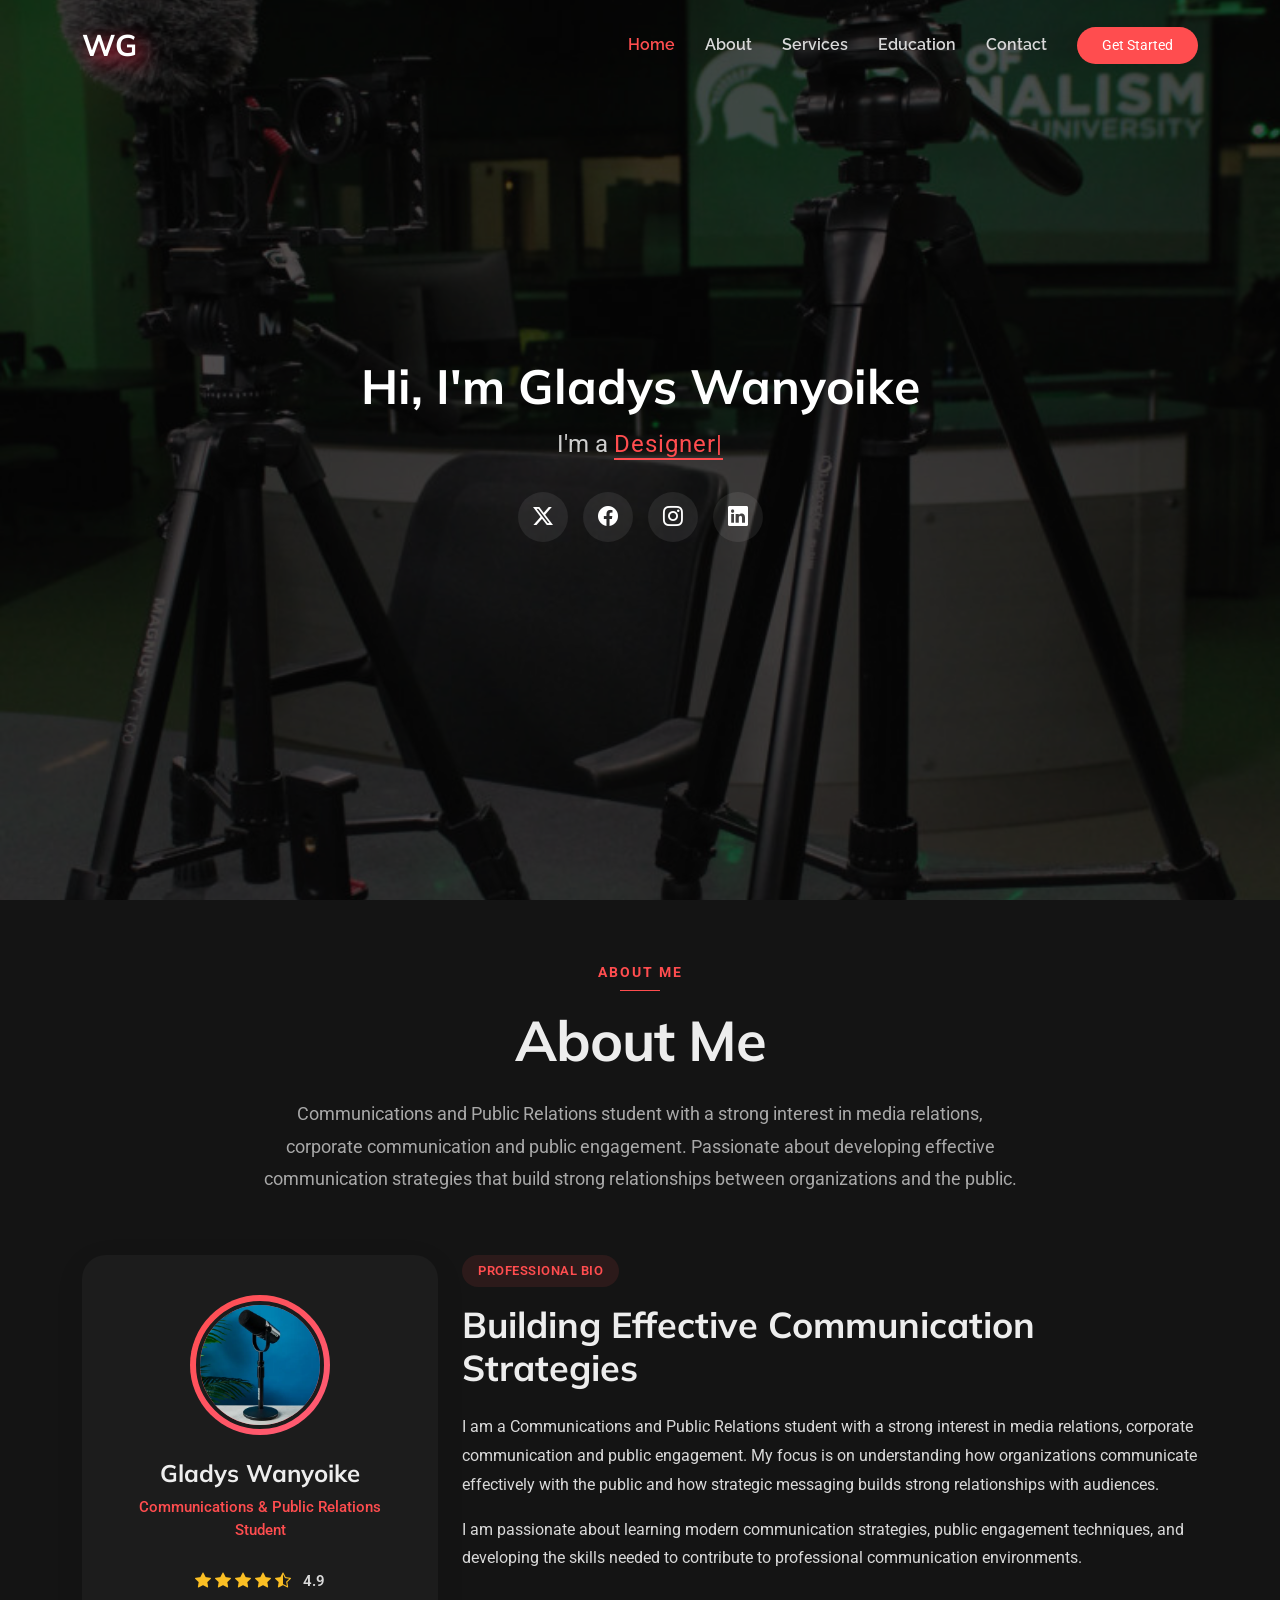
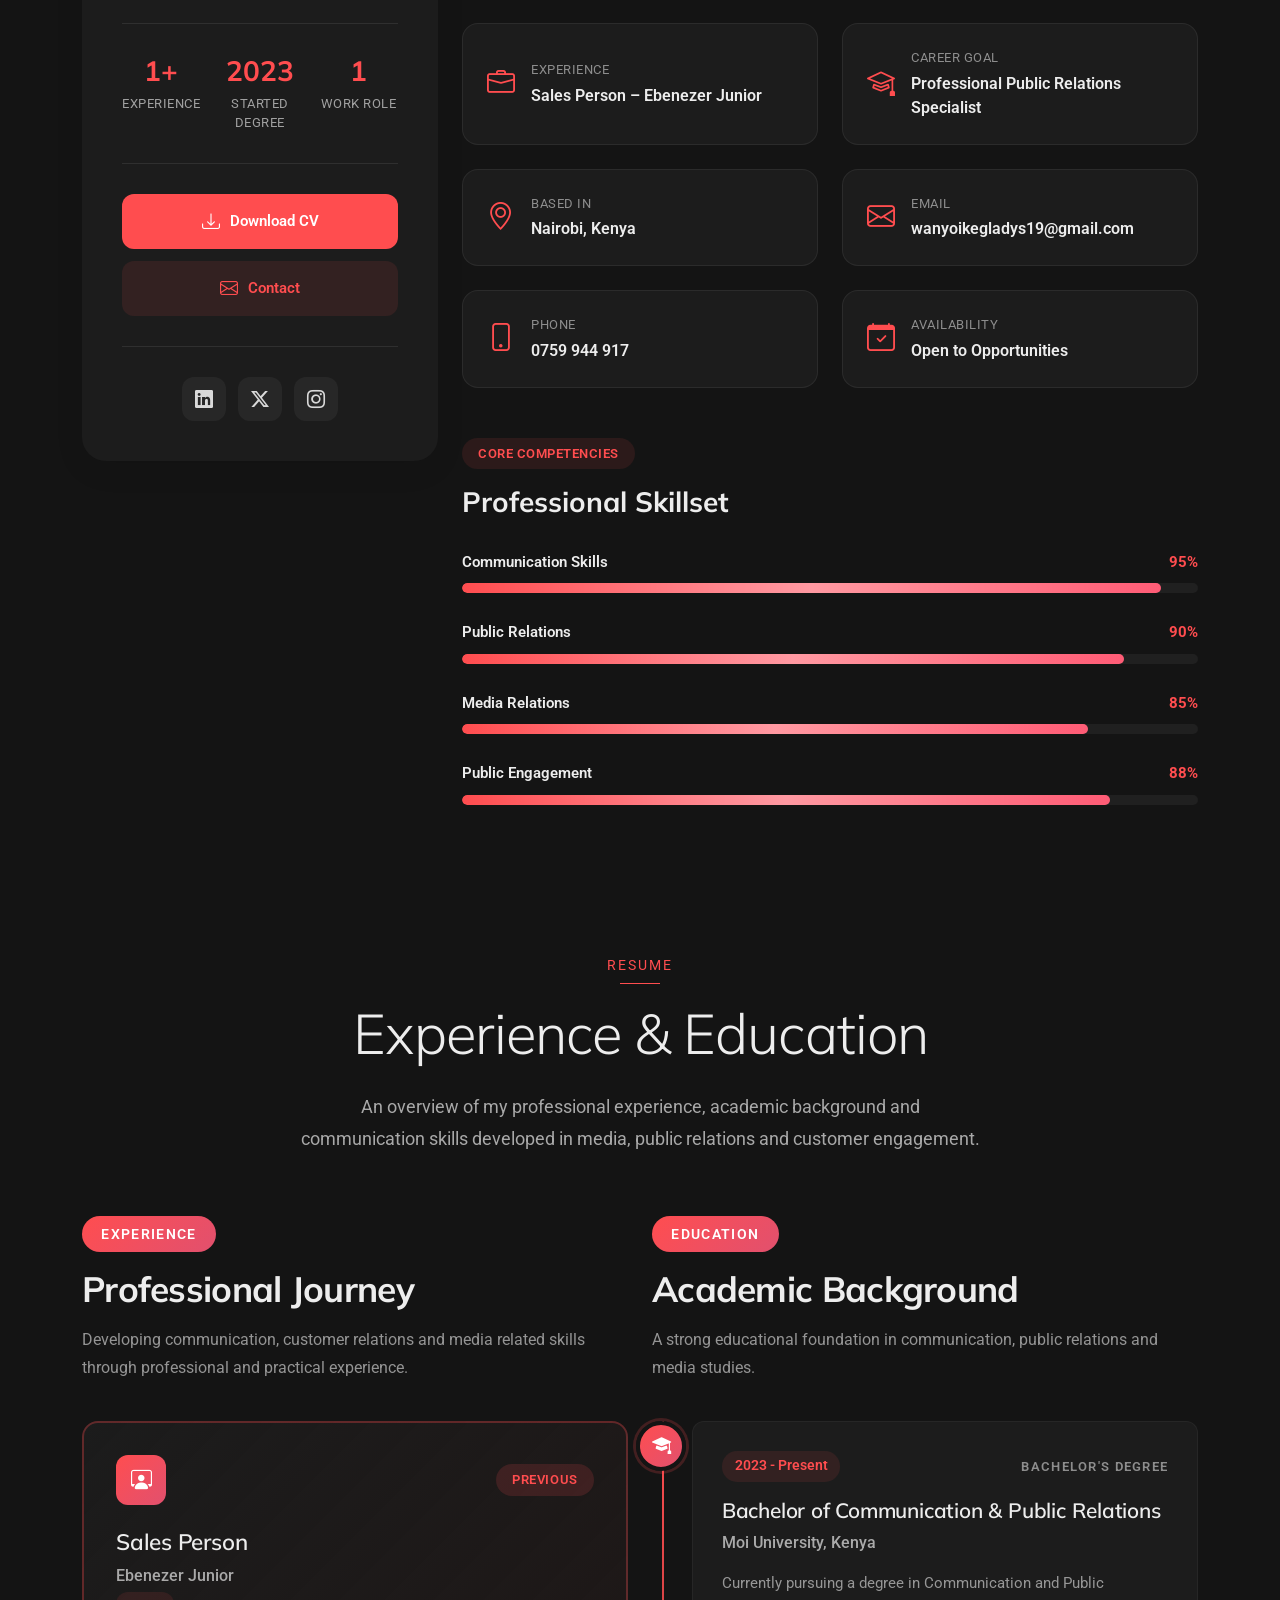
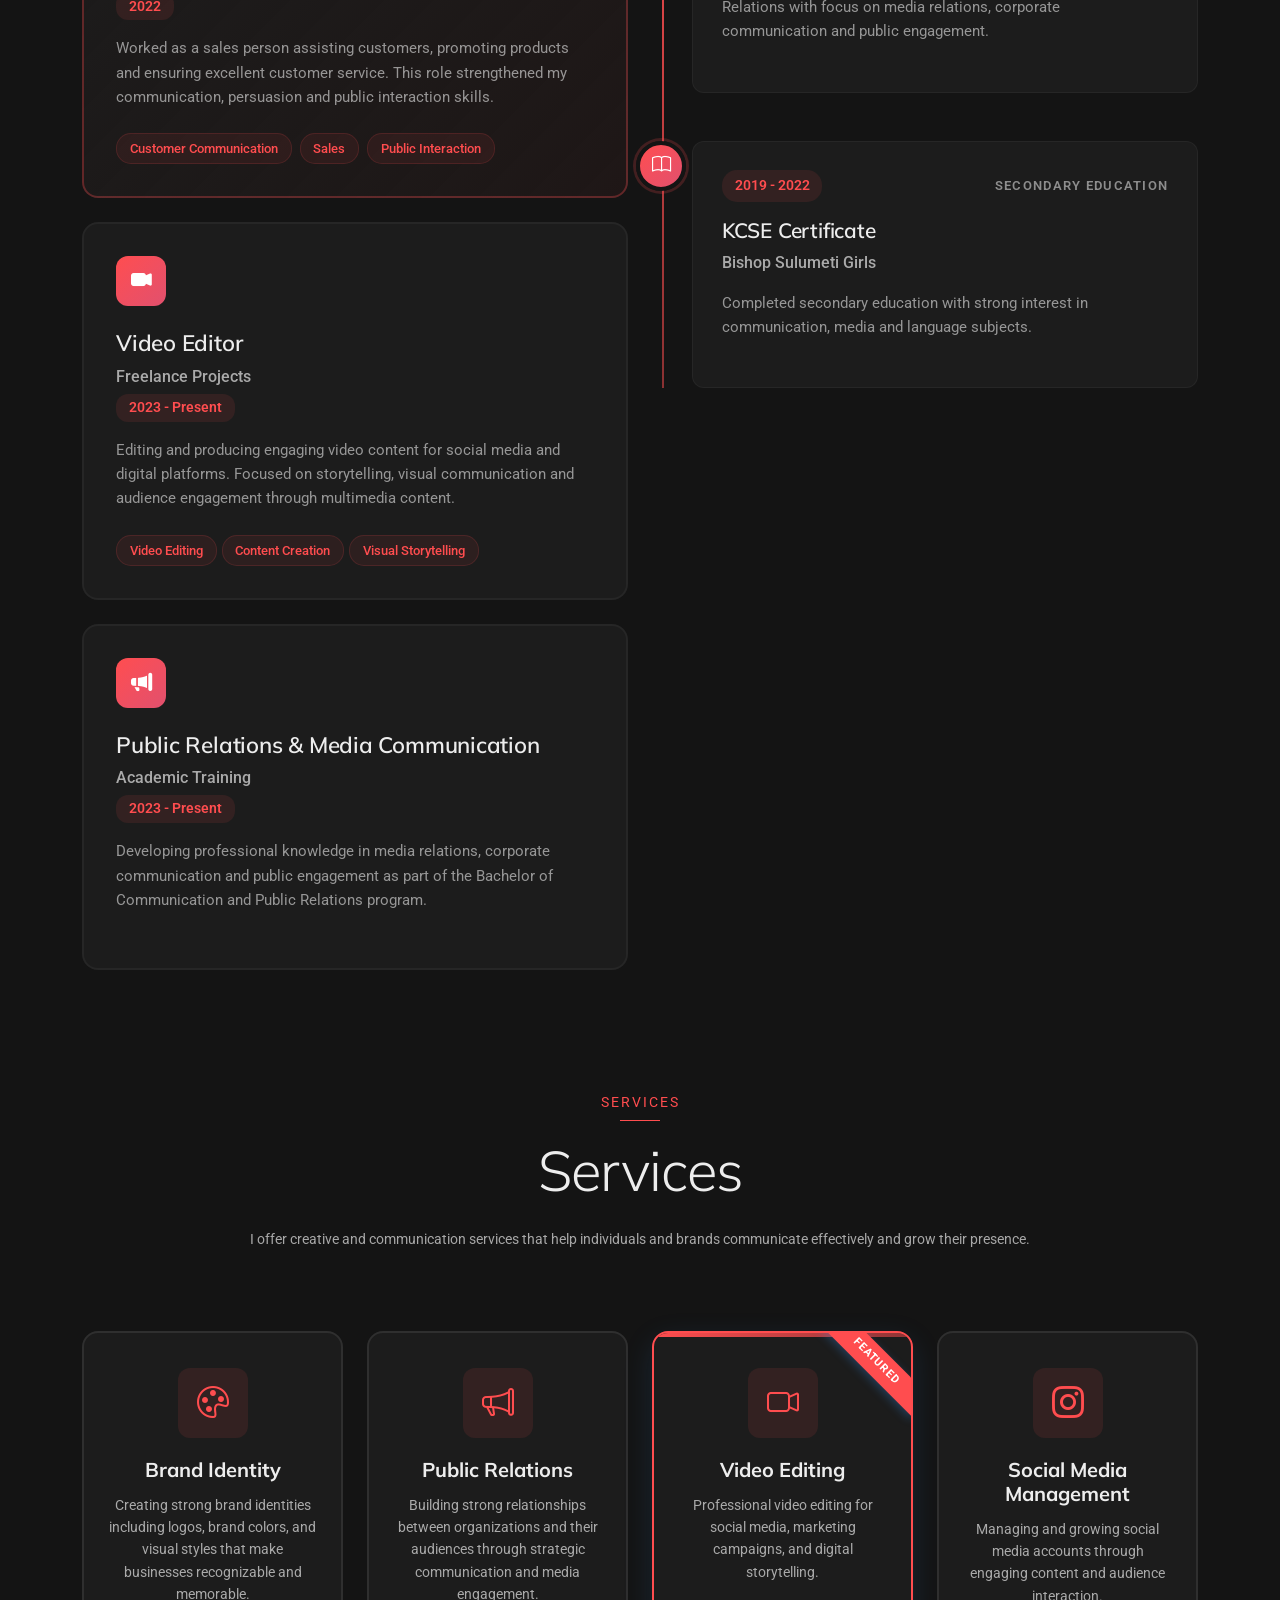
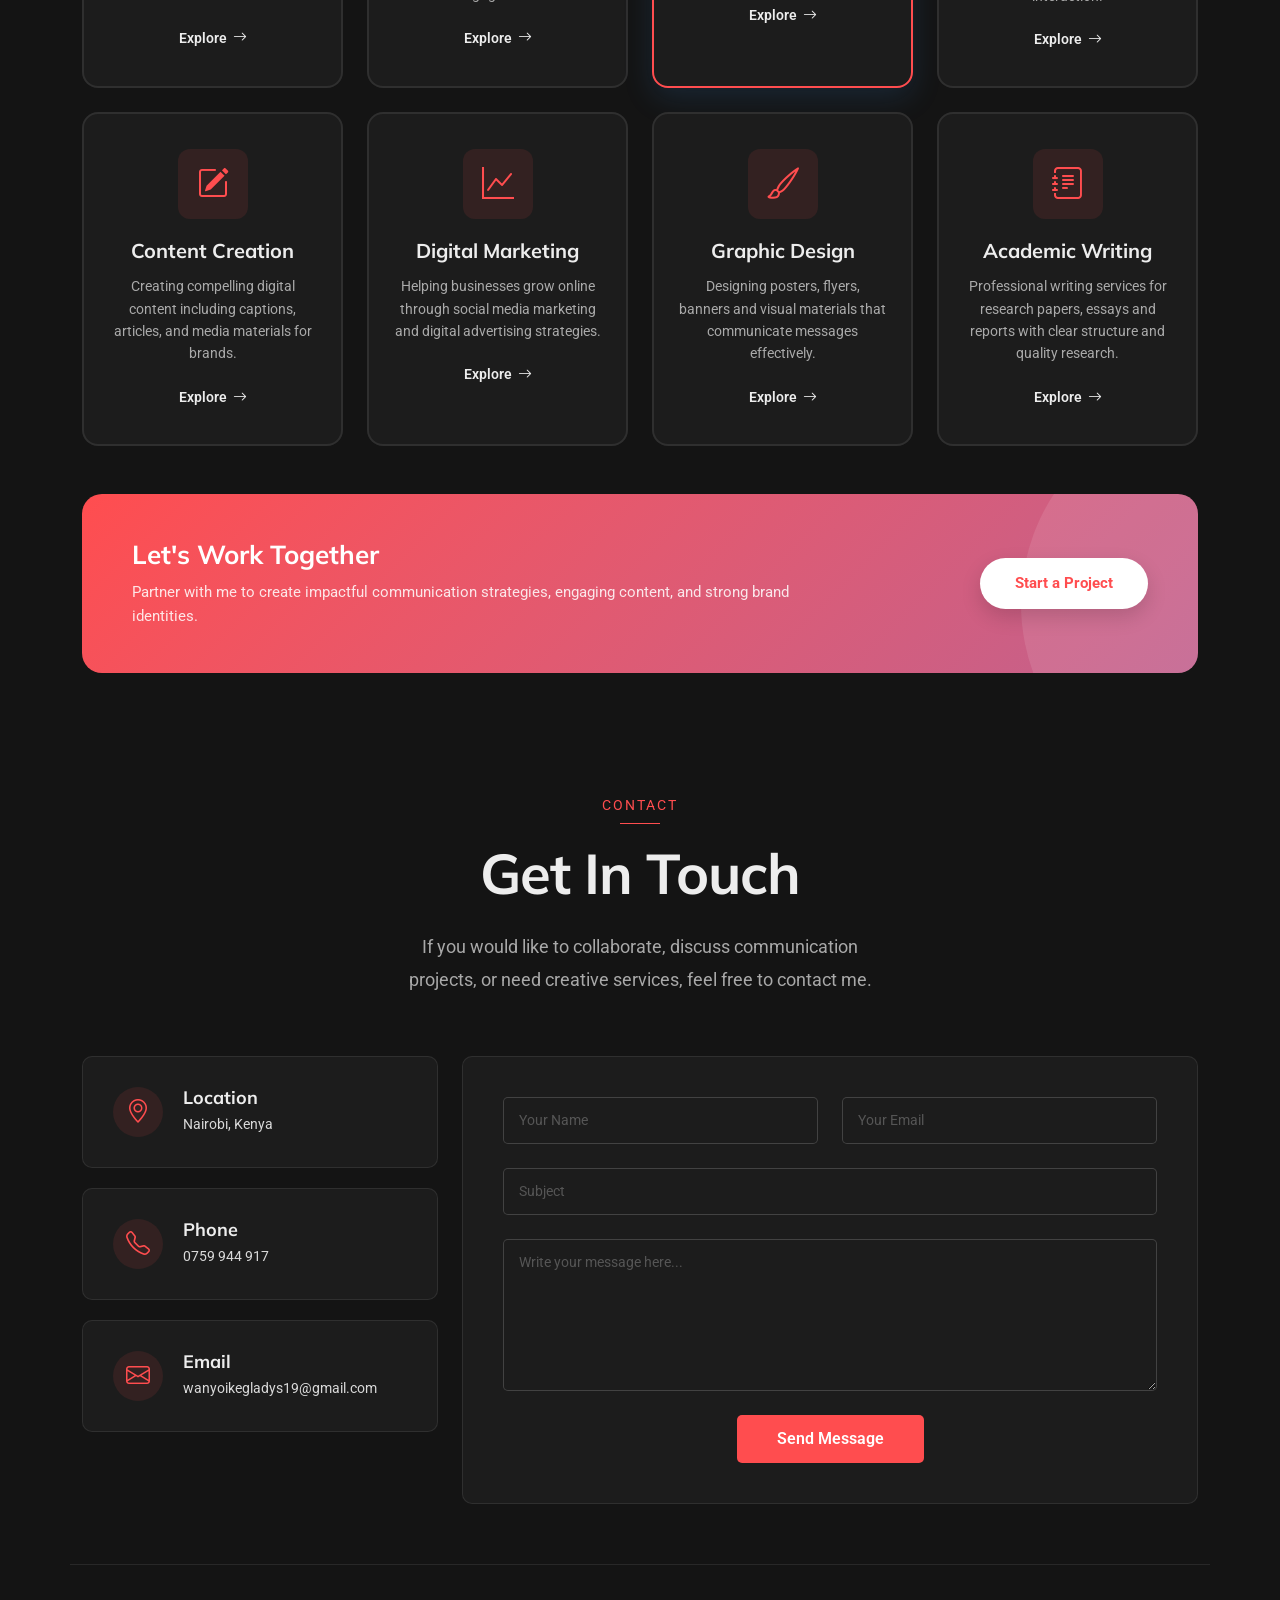
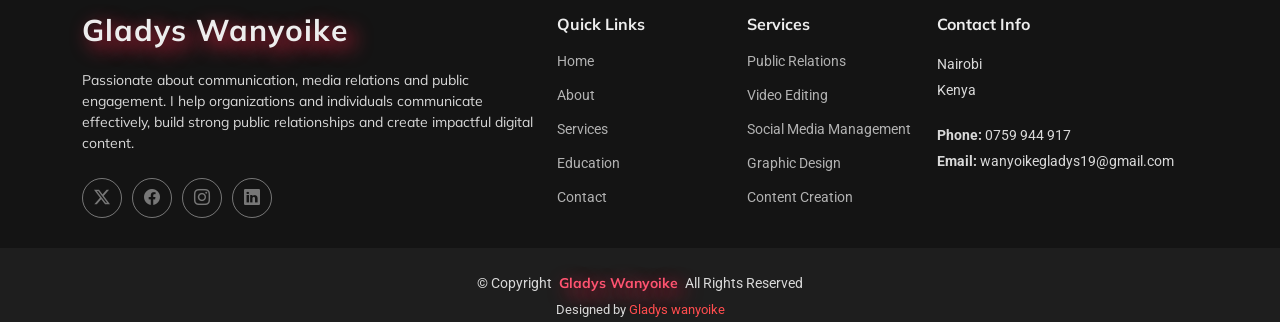
==== index.html @ 3659858f "version2" ====
<!DOCTYPE html>
<html lang="en">

<head>
  <meta charset="utf-8">
  <meta content="width=device-width, initial-scale=1.0" name="viewport">
  <title>Gladys Wanyoike</title>
  <meta name="description" content="">
  <meta name="keywords" content="">

  <!-- Favicons -->
  <link href="img/favicon.png" rel="icon">
  <link href="img/apple-touch-icon.png" rel="apple-touch-icon">

  <!-- Fonts -->
  <link href="https://fonts.googleapis.com" rel="preconnect">
  <link href="https://fonts.gstatic.com" rel="preconnect" crossorigin>
  <link
    href="https://fonts.googleapis.com/css2?family=Roboto:ital,wght@0,100;0,300;0,400;0,500;0,700;0,900;1,100;1,300;1,400;1,500;1,700;1,900&family=Raleway:ital,wght@0,100;0,200;0,300;0,400;0,500;0,600;0,700;0,800;0,900;1,100;1,200;1,300;1,400;1,500;1,600;1,700;1,800;1,900&family=Mulish:ital,wght@0,200;0,300;0,400;0,500;0,600;0,700;0,800;0,900;1,200;1,300;1,400;1,500;1,600;1,700;1,800;1,900&display=swap"
    rel="stylesheet">

  <!-- Vendor CSS Files -->
  <link href="vendor/bootstrap/css/bootstrap.min.css" rel="stylesheet">
  <link href="vendor/bootstrap-icons/bootstrap-icons.css" rel="stylesheet">
  <link href="vendor/aos/aos.css" rel="stylesheet">
  <link href="vendor/glightbox/css/glightbox.min.css" rel="stylesheet">
  <link href="vendor/swiper/swiper-bundle.min.css" rel="stylesheet">

  <!-- Main CSS File -->
  <link href="css/main.css" rel="stylesheet">


</head>

<body class="index-page">

  <header id="header" class="header d-flex align-items-center fixed-top">
    <div class="container-fluid container-xl position-relative d-flex align-items-center">

      <a href="index.html" class="logo d-flex align-items-center me-auto">
        <h1 class="sitename fw-bold">WG</h1>
      </a>

      <nav id="navmenu" class="navmenu">
        <ul>
          <li><a href="#hero" class="active">Home</a></li>
          <li><a href="#about">About</a></li>
          <li><a href="#services">Services</a></li>
          <li><a href="#resume">Education</a></li>

          <li><a href="#contact">Contact</a></li>
        </ul>
        <i class="mobile-nav-toggle d-xl-none bi bi-list"></i>
      </nav>

      <a class="btn-getstarted" href="#about">Get Started</a>

    </div>
  </header>

  <main class="main">

    <!-- Hero Section -->
    <section id="hero" class="hero section dark-background">

      <img src="img/media.png" alt="" data-aos="fade-in">

      <div class="container" data-aos="fade-up" data-aos-delay="100">
        <div class="row justify-content-center">
          <div class="col-lg-8 text-center">
            <h2>Hi, I'm Gladys Wanyoike</h2>
            <p>I'm a <span class="typed"
                data-typed-items="Designer, Team leader, Academic writer & Researcher, Photographer,Content Writer"></span><span
                class="typed-cursor" aria-hidden="true"></span></p>
            <div class="social-links">
              <a href="#"><i class="bi bi-twitter-x"></i></a>
              <a href="#"><i class="bi bi-facebook"></i></a>
              <a href="#"><i class="bi bi-instagram"></i></a>
              <a href="#"><i class="bi bi-linkedin"></i></a>
            </div>
          </div>
        </div>
      </div>

    </section>

    <!-- /Hero Section -->

    <!--About Section-->
    <section id="about" class="about section">
      <div class="container section-title" data-aos="fade-up">
        <span class="subtitle fw-bold">About Me</span>
        <h2 class="fw-bold">About Me</h2>
        <p>
          Communications and Public Relations student with a strong interest in media relations,
          corporate communication and public engagement. Passionate about developing effective
          communication strategies that build strong relationships between organizations and the public.
        </p>
      </div>

      <div class="container" data-aos="fade-up" data-aos-delay="100">

        <div class="row gy-5">

          <div class="col-lg-4" data-aos="zoom-in" data-aos-delay="150">

            <div class="profile-card">

              <div class="profile-header">

                <div class="profile-avatar">
                  <img src="img/image.png" class="img-fluid" alt="Gladys Wanyoike Profile">
                </div>

                <h3>Gladys Wanyoike</h3>

                <span class="role">Communications & Public Relations Student</span>

                <div class="rating">
                  <i class="bi bi-star-fill"></i>
                  <i class="bi bi-star-fill"></i>
                  <i class="bi bi-star-fill"></i>
                  <i class="bi bi-star-fill"></i>
                  <i class="bi bi-star-half"></i>
                  <span>4.9</span>
                </div>

              </div>

              <div class="profile-stats">

                <div class="stat-item">
                  <h4>1+</h4>
                  <p>Experience</p>
                </div>

                <div class="stat-item">
                  <h4>2023</h4>
                  <p>Started Degree</p>
                </div>

                <div class="stat-item">
                  <h4>1</h4>
                  <p>Work Role</p>
                </div>

              </div>

              <div class="profile-actions">
                <a href="404_NOTFOUND.html" class="btn-primary"><i class="bi bi-download"></i> Download CV</a>
                <a href="#contact" class="btn-secondary"><i class="bi bi-envelope"></i> Contact</a>
              </div>

              <div class="social-connect">
                <a href="#"><i class="bi bi-linkedin"></i></a>
                <a href="#"><i class="bi bi-twitter-x"></i></a>
                <a href="#"><i class="bi bi-instagram"></i></a>
              </div>

            </div>

          </div>


          <div class="col-lg-8" data-aos="fade-left" data-aos-delay="200">

            <div class="content-wrapper">

              <div class="bio-section">

                <div class="section-tag">Professional Bio</div>

                <h2>Building Effective Communication Strategies</h2>

                <p>
                  I am a Communications and Public Relations student with a strong interest in media relations,
                  corporate communication and public engagement. My focus is on understanding how organizations
                  communicate effectively with the public and how strategic messaging builds strong relationships with
                  audiences.
                </p>

                <p>
                  I am passionate about learning modern communication strategies, public engagement techniques, and
                  developing the skills needed to contribute to professional communication environments.
                </p>

              </div>


              <div class="details-grid">

                <div class="detail-item" data-aos="fade-up" data-aos-delay="250">
                  <i class="bi bi-briefcase"></i>
                  <div class="detail-content">
                    <span>Experience</span>
                    <strong>Sales Person – Ebenezer Junior</strong>
                  </div>
                </div>

                <div class="detail-item" data-aos="fade-up" data-aos-delay="300">
                  <i class="bi bi-mortarboard"></i>
                  <div class="detail-content">
                    <span>Career Goal</span>
                    <strong>Professional Public Relations Specialist</strong>
                  </div>
                </div>

                <div class="detail-item" data-aos="fade-up" data-aos-delay="350">
                  <i class="bi bi-geo-alt"></i>
                  <div class="detail-content">
                    <span>Based In</span>
                    <strong>Nairobi, Kenya</strong>
                  </div>
                </div>

                <div class="detail-item" data-aos="fade-up" data-aos-delay="100">
                  <i class="bi bi-envelope"></i>
                  <div class="detail-content">
                    <span>Email</span>
                    <strong>wanyoikegladys19@gmail.com</strong>
                  </div>
                </div>

                <div class="detail-item" data-aos="fade-up" data-aos-delay="150">
                  <i class="bi bi-phone"></i>
                  <div class="detail-content">
                    <span>Phone</span>
                    <strong>0759 944 917</strong>
                  </div>
                </div>

                <div class="detail-item" data-aos="fade-up" data-aos-delay="200">
                  <i class="bi bi-calendar-check"></i>
                  <div class="detail-content">
                    <span>Availability</span>
                    <strong>Open to Opportunities</strong>
                  </div>
                </div>

              </div>


              <div class="skills-showcase" data-aos="fade-up" data-aos-delay="250">

                <div class="section-tag">Core Competencies</div>

                <h3>Professional Skillset</h3>

                <div class="skills-list skills-animation">

                  <div class="skill-item">
                    <div class="skill-info">
                      <span class="skill-name">Communication Skills</span>
                      <span class="skill-percent">95%</span>
                    </div>
                    <div class="progress">
                      <div class="progress-bar" role="progressbar" style="width:95%"></div>
                    </div>
                  </div>

                  <div class="skill-item">
                    <div class="skill-info">
                      <span class="skill-name">Public Relations</span>
                      <span class="skill-percent">90%</span>
                    </div>
                    <div class="progress">
                      <div class="progress-bar" role="progressbar" style="width:90%"></div>
                    </div>
                  </div>

                  <div class="skill-item">
                    <div class="skill-info">
                      <span class="skill-name">Media Relations</span>
                      <span class="skill-percent">85%</span>
                    </div>
                    <div class="progress">
                      <div class="progress-bar" role="progressbar" style="width:85%"></div>
                    </div>
                  </div>

                  <div class="skill-item">
                    <div class="skill-info">
                      <span class="skill-name">Public Engagement</span>
                      <span class="skill-percent">88%</span>
                    </div>
                    <div class="progress">
                      <div class="progress-bar" role="progressbar" style="width:88%"></div>
                    </div>
                  </div>

                </div>

              </div>

            </div>

          </div>

        </div>

      </div>
      </div>
      </div>
    </section>

    <section id="resume" class="resume section">

      <div class="container section-title" data-aos="fade-up">
        <span class="subtitle">Resume</span>
        <h2>Experience & Education</h2>
        <p>An overview of my professional experience, academic background and communication skills developed in media,
          public relations and customer engagement.</p>
      </div>

      <div class="container" data-aos="fade-up" data-aos-delay="100">

        <div class="row gy-5">

          <div class="col-lg-6">
            <div class="experience-section">

              <div class="section-header" data-aos="fade-right" data-aos-delay="200">
                <div class="header-content">
                  <span class="section-badge">Experience</span>
                  <h2>Professional Journey</h2>
                  <p>Developing communication, customer relations and media related skills through professional and
                    practical experience.</p>
                </div>
              </div>


              <div class="experience-cards">

                <div class="exp-card featured" data-aos="zoom-in" data-aos-delay="300">

                  <div class="card-header">
                    <div class="company-logo">
                      <i class="bi bi-person-workspace"></i>
                    </div>
                    <div class="period-badge">Previous</div>
                  </div>

                  <div class="card-body">
                    <h3>Sales Person</h3>
                    <p class="company-name">Ebenezer Junior</p>
                    <span class="duration">2022</span>

                    <p class="description">
                      Worked as a sales person assisting customers, promoting products and ensuring excellent customer
                      service. This role strengthened my communication, persuasion and public interaction skills.
                    </p>

                    <div class="skills-tags">
                      <span class="skill-tag">Customer Communication</span>
                      <span class="skill-tag">Sales</span>
                      <span class="skill-tag">Public Interaction</span>
                    </div>

                  </div>
                </div>


                <div class="exp-card" data-aos="zoom-in" data-aos-delay="350">

                  <div class="card-header">
                    <div class="company-logo">
                      <i class="bi bi-camera-video-fill"></i>
                    </div>
                  </div>

                  <div class="card-body">

                    <h3>Video Editor</h3>
                    <p class="company-name">Freelance Projects</p>
                    <span class="duration">2023 - Present</span>

                    <p class="description">
                      Editing and producing engaging video content for social media and digital platforms. Focused on
                      storytelling, visual communication and audience engagement through multimedia content.
                    </p>

                    <div class="skills-tags" style="margin-top:10px;display:flex;gap:5px;flex-wrap:wrap;">
                      <span class="skill-tag">Video Editing</span>
                      <span class="skill-tag">Content Creation</span>
                      <span class="skill-tag">Visual Storytelling</span>
                    </div>

                  </div>
                </div>


                <div class="exp-card" data-aos="zoom-in" data-aos-delay="400">

                  <div class="card-header">
                    <div class="company-logo">
                      <i class="bi bi-megaphone-fill"></i>
                    </div>
                  </div>

                  <div class="card-body">

                    <h3>Public Relations & Media Communication</h3>
                    <p class="company-name">Academic Training</p>
                    <span class="duration">2023 - Present</span>

                    <p class="description">
                      Developing professional knowledge in media relations, corporate communication and public
                      engagement as part of the Bachelor of Communication and Public Relations program.
                    </p>

                  </div>
                </div>

              </div>
            </div>
          </div>


          <div class="col-lg-6">

            <div class="education-section">

              <div class="section-header" data-aos="fade-left" data-aos-delay="200">
                <div class="header-content">
                  <span class="section-badge">Education</span>
                  <h2>Academic Background</h2>
                  <p>A strong educational foundation in communication, public relations and media studies.</p>
                </div>
              </div>


              <div class="education-timeline" data-aos="fade-left" data-aos-delay="300">

                <div class="timeline-track">

                  <div class="timeline-item">

                    <div class="timeline-marker">
                      <i class="bi bi-mortarboard-fill"></i>
                    </div>

                    <div class="timeline-content">

                      <div class="education-meta">
                        <span class="year-range">2023 - Present</span>
                        <span class="degree-level">Bachelor's Degree</span>
                      </div>

                      <h4>Bachelor of Communication & Public Relations</h4>
                      <p class="institution">Moi University, Kenya</p>

                      <p class="description">
                        Currently pursuing a degree in Communication and Public Relations with focus on media relations,
                        corporate communication and public engagement.
                      </p>

                    </div>
                  </div>


                  <div class="timeline-item">

                    <div class="timeline-marker">
                      <i class="bi bi-book"></i>
                    </div>

                    <div class="timeline-content">

                      <div class="education-meta">
                        <span class="year-range">2019 - 2022</span>
                        <span class="degree-level">Secondary Education</span>
                      </div>

                      <h4>KCSE Certificate</h4>
                      <p class="institution">Bishop Sulumeti Girls</p>

                      <p class="description">
                        Completed secondary education with strong interest in communication, media and language
                        subjects.
                      </p>

                    </div>
                  </div>


                </div>
              </div>

            </div>
          </div>

        </div>

      </div>
    </section>


    <section id="services" class="services section">

      <div class="container section-title" data-aos="fade-up">
        <span class="subtitle">Services</span>
        <h2>Services</h2>
        <p>I offer creative and communication services that help individuals and brands communicate effectively and grow
          their presence.</p>
      </div>

      <div class="container" data-aos="fade-up" data-aos-delay="100">

        <div class="row gy-4">

          <!-- Brand Identity -->

          <div class="col-lg-3 col-md-6" data-aos="zoom-in" data-aos-delay="100">
            <div class="service-item">

              <div class="icon-wrapper">
                <i class="bi bi-palette"></i>
              </div>

              <h4>Brand Identity</h4>
              <p>Creating strong brand identities including logos, brand colors, and visual styles that make businesses
                recognizable and memorable.</p>

              <a href="#resume" class="read-more">
                <span>Explore</span>
                <i class="bi bi-arrow-right"></i>
              </a>

            </div>
          </div>


          <!-- Public Relations -->

          <div class="col-lg-3 col-md-6" data-aos="zoom-in" data-aos-delay="200">
            <div class="service-item">

              <div class="icon-wrapper">
                <i class="bi bi-megaphone"></i>
              </div>

              <h4>Public Relations</h4>
              <p>Building strong relationships between organizations and their audiences through strategic communication
                and media engagement.</p>

              <a href="#resume" class="read-more">
                <span>Explore</span>
                <i class="bi bi-arrow-right"></i>
              </a>

            </div>
          </div>


          <!-- Video Editing -->

          <div class="col-lg-3 col-md-6" data-aos="zoom-in" data-aos-delay="300">
            <div class="service-item featured">

              <div class="featured-tag">Featured</div>

              <div class="icon-wrapper">
                <i class="bi bi-camera-video"></i>
              </div>

              <h4>Video Editing</h4>
              <p>Professional video editing for social media, marketing campaigns, and digital storytelling.</p>

              <a href="#resume" class="read-more">
                <span>Explore</span>
                <i class="bi bi-arrow-right"></i>
              </a>

            </div>
          </div>


          <!-- Social Media Management -->

          <div class="col-lg-3 col-md-6" data-aos="zoom-in" data-aos-delay="400">
            <div class="service-item">

              <div class="icon-wrapper">
                <i class="bi bi-instagram"></i>
              </div>

              <h4>Social Media Management</h4>
              <p>Managing and growing social media accounts through engaging content and audience interaction.</p>

              <a href="#resume" class="read-more">
                <span>Explore</span>
                <i class="bi bi-arrow-right"></i>
              </a>

            </div>
          </div>


          <!-- Content Creation -->

          <div class="col-lg-3 col-md-6" data-aos="zoom-in" data-aos-delay="100">
            <div class="service-item">

              <div class="icon-wrapper">
                <i class="bi bi-pencil-square"></i>
              </div>

              <h4>Content Creation</h4>
              <p>Creating compelling digital content including captions, articles, and media materials for brands.</p>

              <a href="#resume" class="read-more">
                <span>Explore</span>
                <i class="bi bi-arrow-right"></i>
              </a>

            </div>
          </div>


          <!-- Digital Marketing -->

          <div class="col-lg-3 col-md-6" data-aos="zoom-in" data-aos-delay="200">
            <div class="service-item">

              <div class="icon-wrapper">
                <i class="bi bi-graph-up"></i>
              </div>

              <h4>Digital Marketing</h4>
              <p>Helping businesses grow online through social media marketing and digital advertising strategies.</p>

              <a href="#resume" class="read-more">
                <span>Explore</span>
                <i class="bi bi-arrow-right"></i>
              </a>

            </div>
          </div>


          <!-- Graphic Design -->

          <div class="col-lg-3 col-md-6" data-aos="zoom-in" data-aos-delay="300">
            <div class="service-item">

              <div class="icon-wrapper">
                <i class="bi bi-brush"></i>
              </div>

              <h4>Graphic Design</h4>
              <p>Designing posters, flyers, banners and visual materials that communicate messages effectively.</p>

              <a href="#resume" class="read-more">
                <span>Explore</span>
                <i class="bi bi-arrow-right"></i>
              </a>

            </div>
          </div>


          <!-- Academic Writing -->

          <div class="col-lg-3 col-md-6" data-aos="zoom-in" data-aos-delay="400">
            <div class="service-item">

              <div class="icon-wrapper">
                <i class="bi bi-journal-text"></i>
              </div>

              <h4>Academic Writing</h4>
              <p>Professional writing services for research papers, essays and reports with clear structure and quality
                research.</p>

              <a href="#resume" class="read-more">
                <span>Explore</span>
                <i class="bi bi-arrow-right"></i>
              </a>

            </div>
          </div>

        </div>


        <!-- Call To Action -->

        <div class="row mt-5">
          <div class="col-12" data-aos="fade-up" data-aos-delay="200">

            <div class="cta-box">
              <div class="row align-items-center">

                <div class="col-lg-8">
                  <h3>Let's Work Together</h3>
                  <p>Partner with me to create impactful communication strategies, engaging content, and strong brand
                    identities.</p>
                </div>

                <div class="col-lg-4 text-lg-end text-center">
                  <a href="#contact" class="cta-btn">Start a Project</a>
                </div>

              </div>
            </div>

          </div>
        </div>

      </div>
    </section>

    <!-- Contact Section -->
    <section id="contact" class="contact section">

      <div class="container section-title" data-aos="fade-up">
        <span class="subtitle">Contact</span>
        <h2 class="fw-bold">Get In Touch</h2>
        <p>If you would like to collaborate, discuss communication projects, or need creative services, feel free to
          contact me.</p>
      </div>

      <div class="container">
        <div class="row gy-4">

          <!-- Contact Info -->
          <div class="col-lg-4">

            <div class="info-item">
              <div class="icon-wrapper">
                <i class="bi bi-geo-alt"></i>
              </div>
              <div>
                <h3>Location</h3>
                <p>Nairobi, Kenya</p>
              </div>
            </div>

            <div class="info-item">
              <div class="icon-wrapper">
                <i class="bi bi-telephone"></i>
              </div>
              <div>
                <h3>Phone</h3>
                <p>0759 944 917</p>
              </div>
            </div>

            <div class="info-item">
              <div class="icon-wrapper">
                <i class="bi bi-envelope"></i>
              </div>
              <div>
                <h3>Email</h3>
                <p>wanyoikegladys19@gmail.com</p>
              </div>
            </div>

          </div>

          <!-- Contact Form -->
          <div class="col-lg-8">

            <form action="" method="post" class="myform" role="form" data-aos="fade-up" data-aos-delay="100">

              <div class="row gy-4">

                <div class="col-md-6">
                  <input type="text" name="name" class="form-control" placeholder="Your Name" required>
                </div>

                <div class="col-md-6">
                  <input type="email" name="email" class="form-control" placeholder="Your Email" required>
                </div>

                <div class="col-md-12">
                  <input type="text" name="subject" class="form-control" placeholder="Subject" required>
                </div>

                <div class="col-md-12">
                  <textarea name="message" rows="6" class="form-control" placeholder="Write your message here..."
                    required></textarea>
                </div>

                <div class="col-md-12 text-center">

                  <div class="loading">Sending Message...</div>
                  <div class="error-message"></div>
                  <div class="sent-message">Your message has been sent successfully. Thank you!</div>

                  <button type="submit">Send Message</button>

                </div>

              </div>

            </form>

          </div>

        </div>
      </div>

    </section>


    <!-- Footer -->
    <footer id="footer" class="footer">

      <div class="container footer-top">

        <div class="row gy-4">

          <!-- About -->
          <div class="col-lg-5 col-md-12 footer-about">

            <a href="index.html" class="logo d-flex align-items-center">
              <span class="sitename">Gladys Wanyoike</span>
            </a>

            <p>
              Passionate about communication, media relations and public engagement.
              I help organizations and individuals communicate effectively, build strong
              public relationships and create impactful digital content.
            </p>

            <div class="social-links d-flex mt-4">
              <a href="#"><i class="bi bi-twitter-x"></i></a>
              <a href="#"><i class="bi bi-facebook"></i></a>
              <a href="#"><i class="bi bi-instagram"></i></a>
              <a href="#"><i class="bi bi-linkedin"></i></a>
            </div>

          </div>


          <!-- Useful Links -->
          <div class="col-lg-2 col-6 footer-links">

            <h4>Quick Links</h4>

            <ul>
              <li><a href="#hero">Home</a></li>
              <li><a href="#about">About</a></li>
              <li><a href="#services">Services</a></li>
              <li><a href="#resume">Education</a></li>
              <li><a href="#contact">Contact</a></li>
            </ul>

          </div>


          <!-- Services -->
          <div class="col-lg-2 col-6 footer-links">

            <h4>Services</h4>

            <ul>
              <li><a href="#">Public Relations</a></li>
              <li><a href="#">Video Editing</a></li>
              <li><a href="#">Social Media Management</a></li>
              <li><a href="#">Graphic Design</a></li>
              <li><a href="#">Content Creation</a></li>
            </ul>

          </div>


          <!-- Contact Info -->
          <div class="col-lg-3 col-md-12 footer-contact text-center text-md-start">

            <h4>Contact Info</h4>

            <p>Nairobi</p>
            <p>Kenya</p>

            <p class="mt-4">
              <strong>Phone:</strong>
              <span>0759 944 917</span>
            </p>

            <p>
              <strong>Email:</strong>
              <span>wanyoikegladys19@gmail.com</span>
            </p>

          </div>

        </div>

      </div>


      <!-- Copyright -->
      <div class=" copyright text-center mt-1 mb-0">

        <p>
          © <span>Copyright</span>
          <strong class="px-1 sitename">Gladys Wanyoike</strong>
          <span>All Rights Reserved</span>
        </p>

        <div class="credits">
          Designed by
          <a href="#">Gladys wanyoike</a>
        </div>

      </div>

    </footer>
    <!-- Scroll Top -->
    <a href="#" id="scroll-top" class="scroll-top d-flex align-items-center justify-content-center"><i
        class="bi bi-arrow-up-short"></i></a>

    <!-- Preloader -->
    <div id="preloader"></div>

    <!-- Vendor JS Files -->
    <script src="vendor/bootstrap/js/bootstrap.bundle.min.js"></script>
    <script src="vendor/php-email-form/validate.js"></script>
    <script src="vendor/aos/aos.js"></script>
    <script src="vendor/typed.js/typed.umd.js"></script>
    <script src="vendor/waypoints/noframework.waypoints.js"></script>
    <script src="vendor/glightbox/js/glightbox.min.js"></script>
    <script src="vendor/imagesloaded/imagesloaded.pkgd.min.js"></script>
    <script src="vendor/isotope-layout/isotope.pkgd.min.js"></script>
    <script src="vendor/swiper/swiper-bundle.min.js"></script>

    <!-- Main JS File -->
    <script src="js/main.js"></script>

</body>

</html>
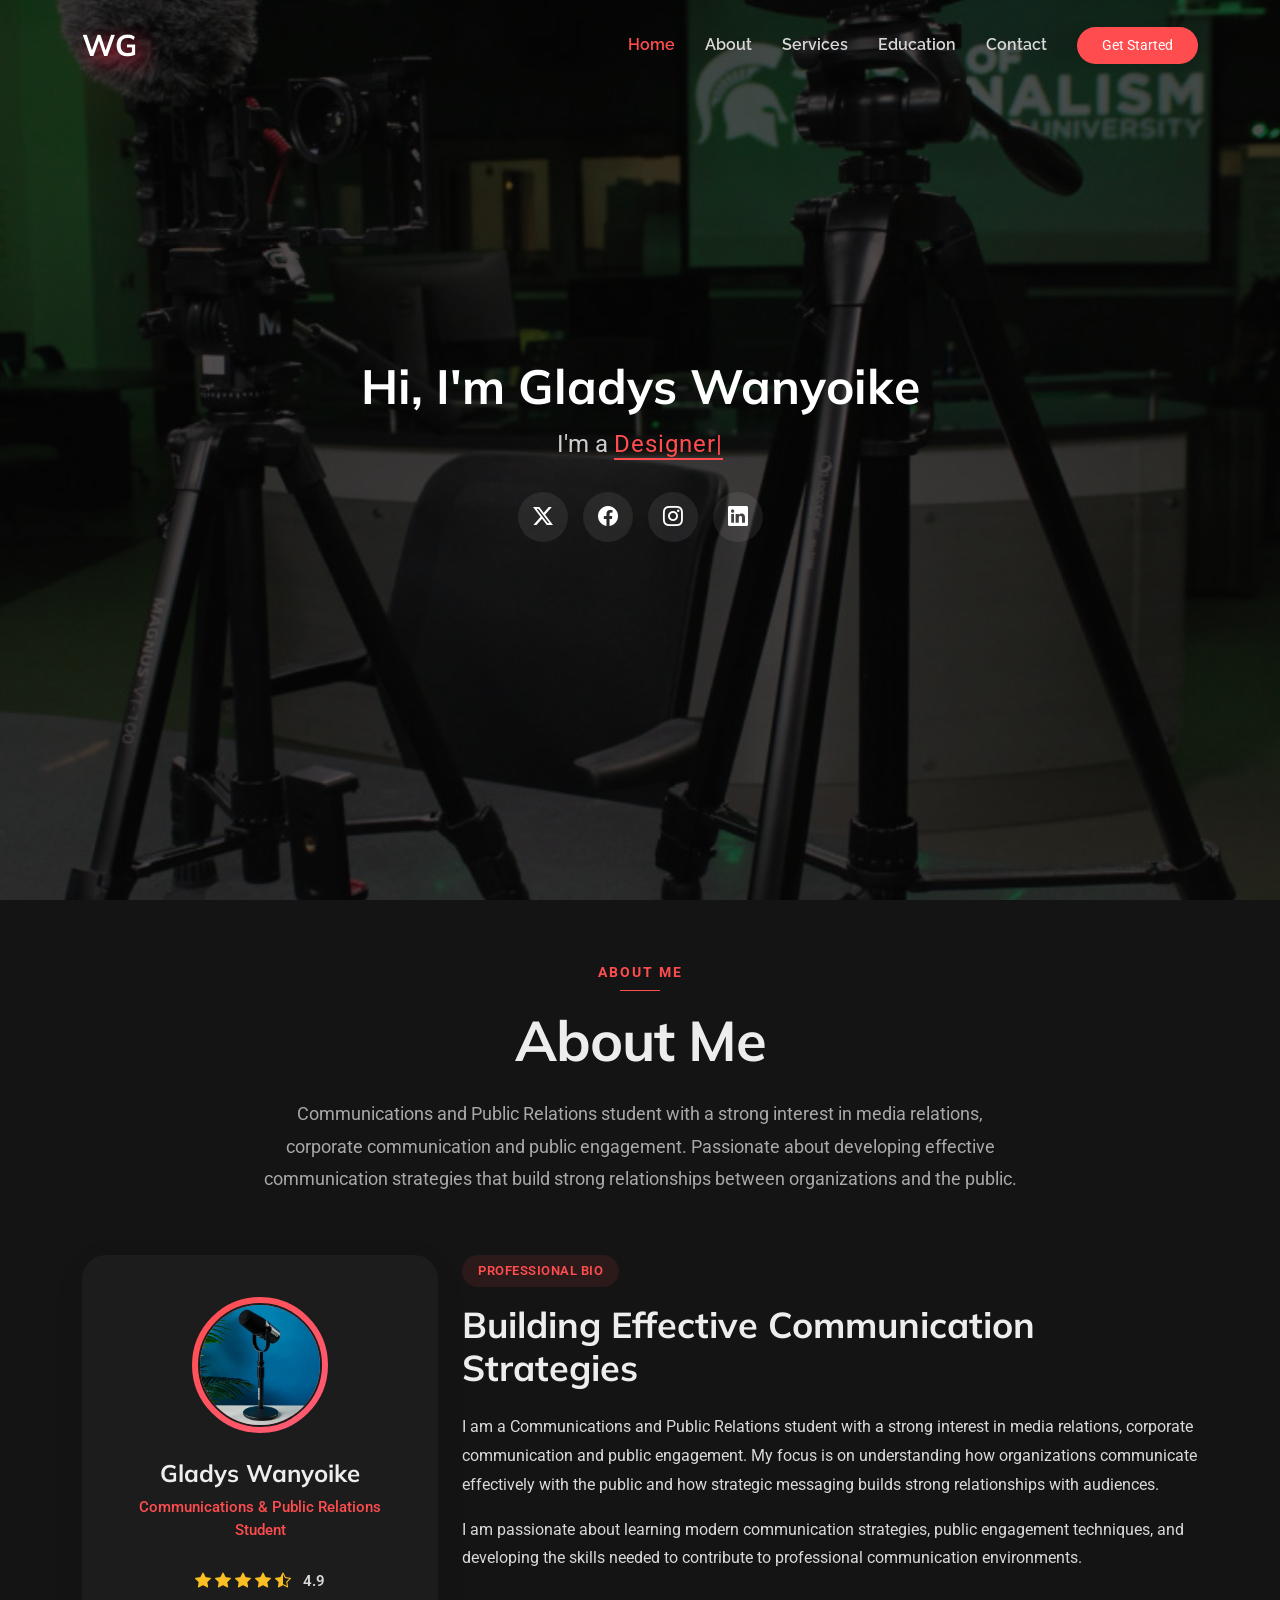
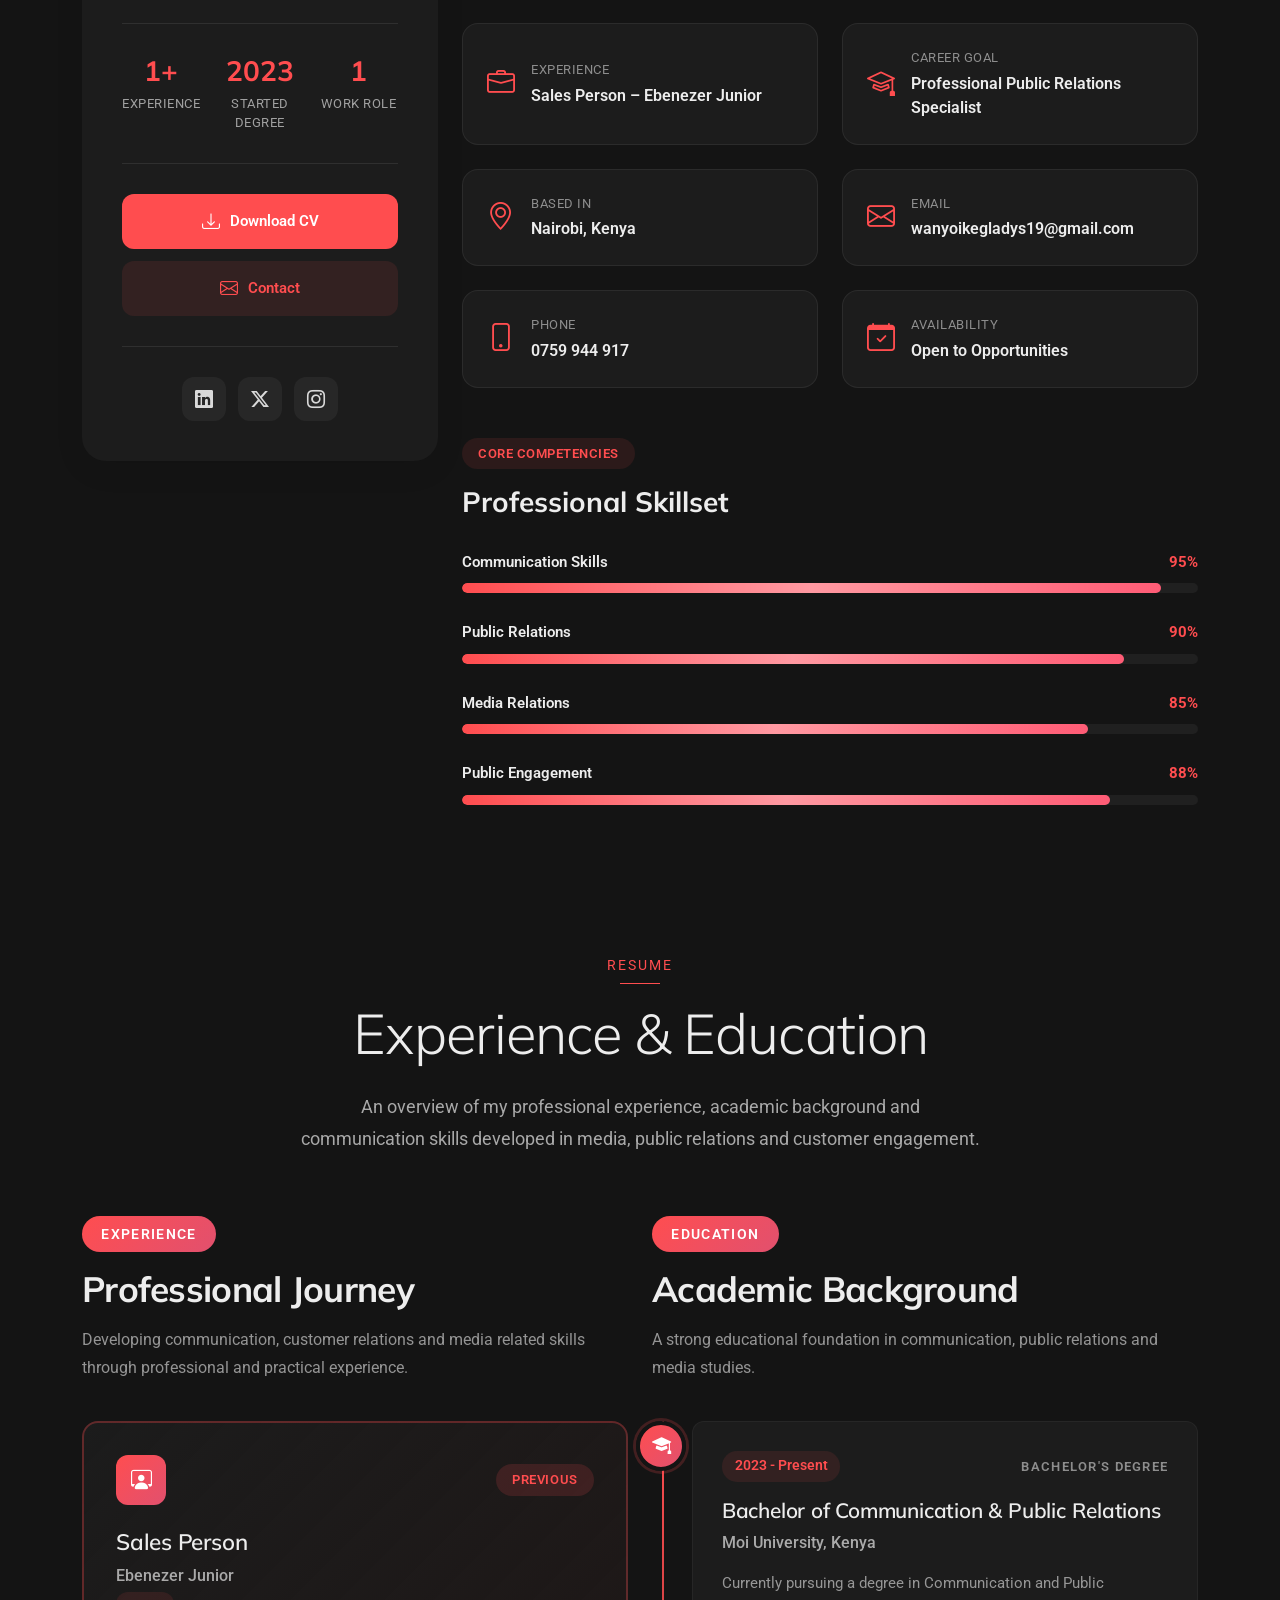
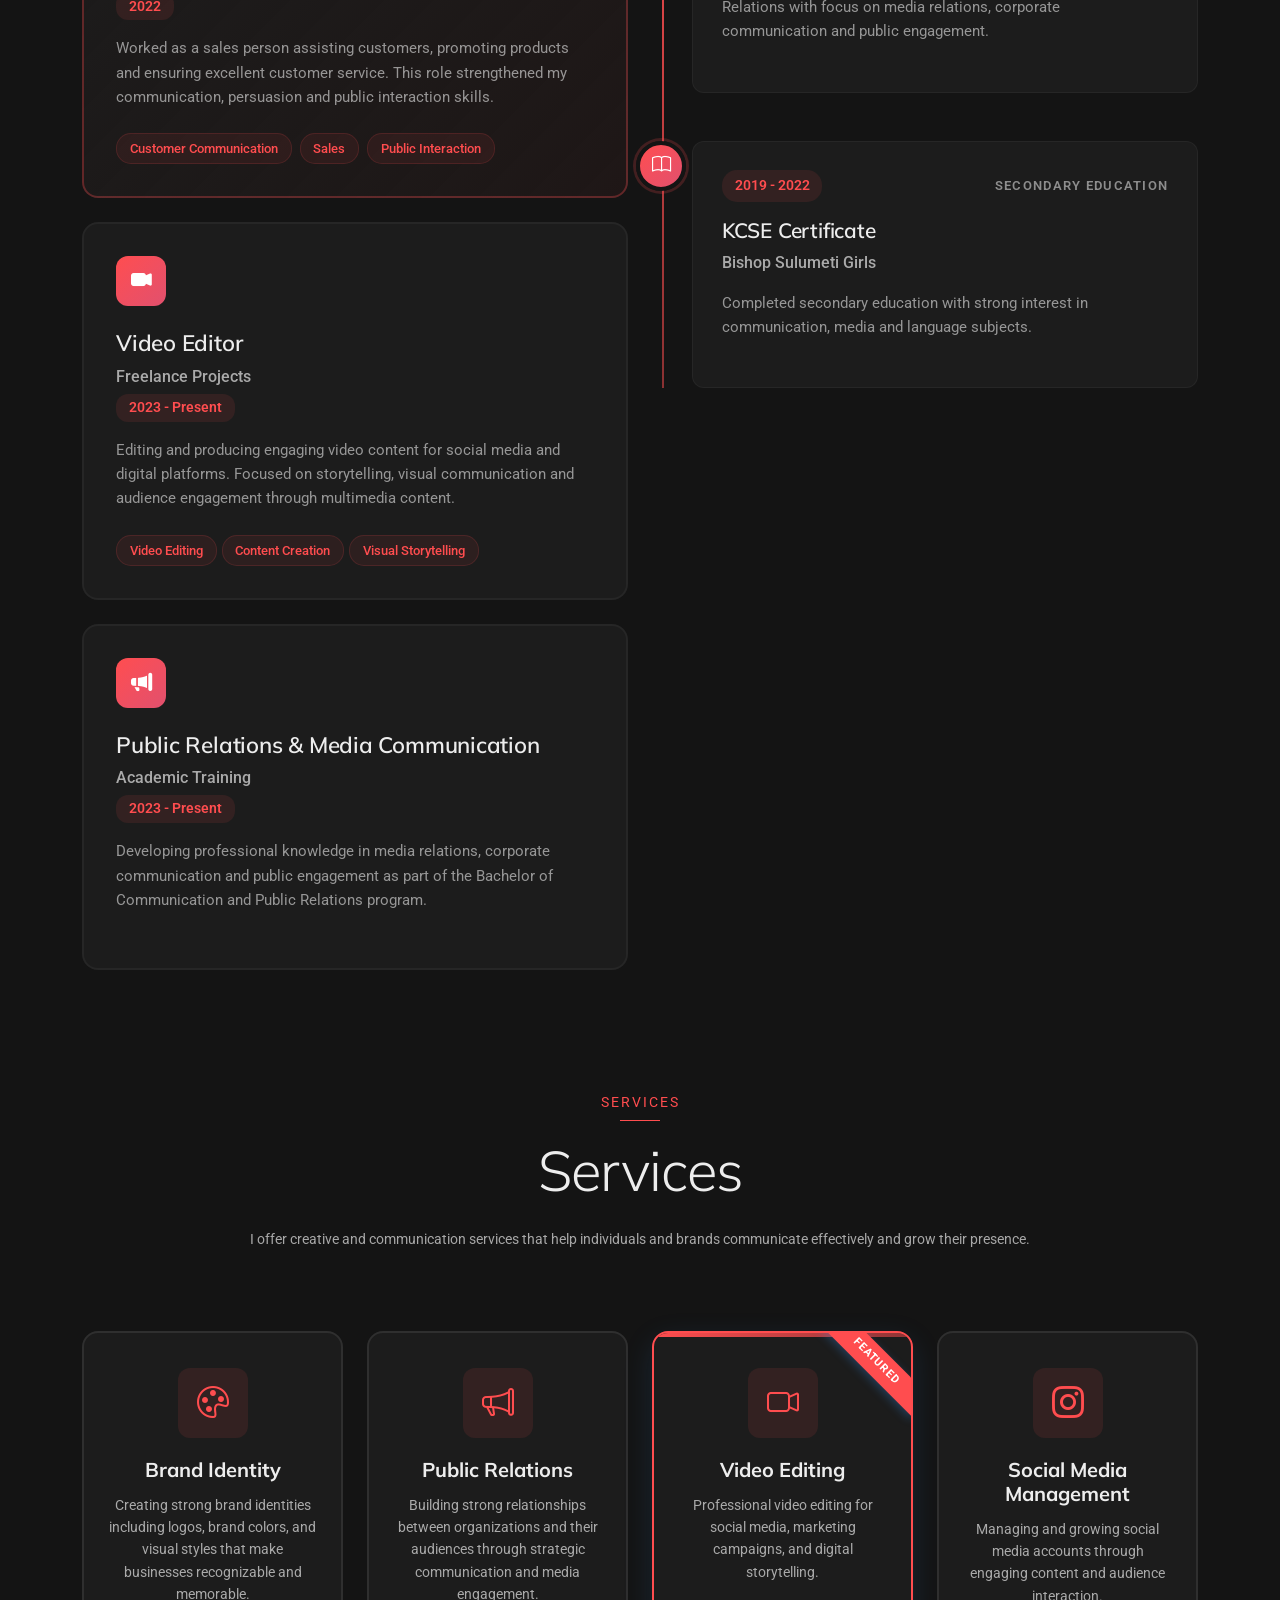
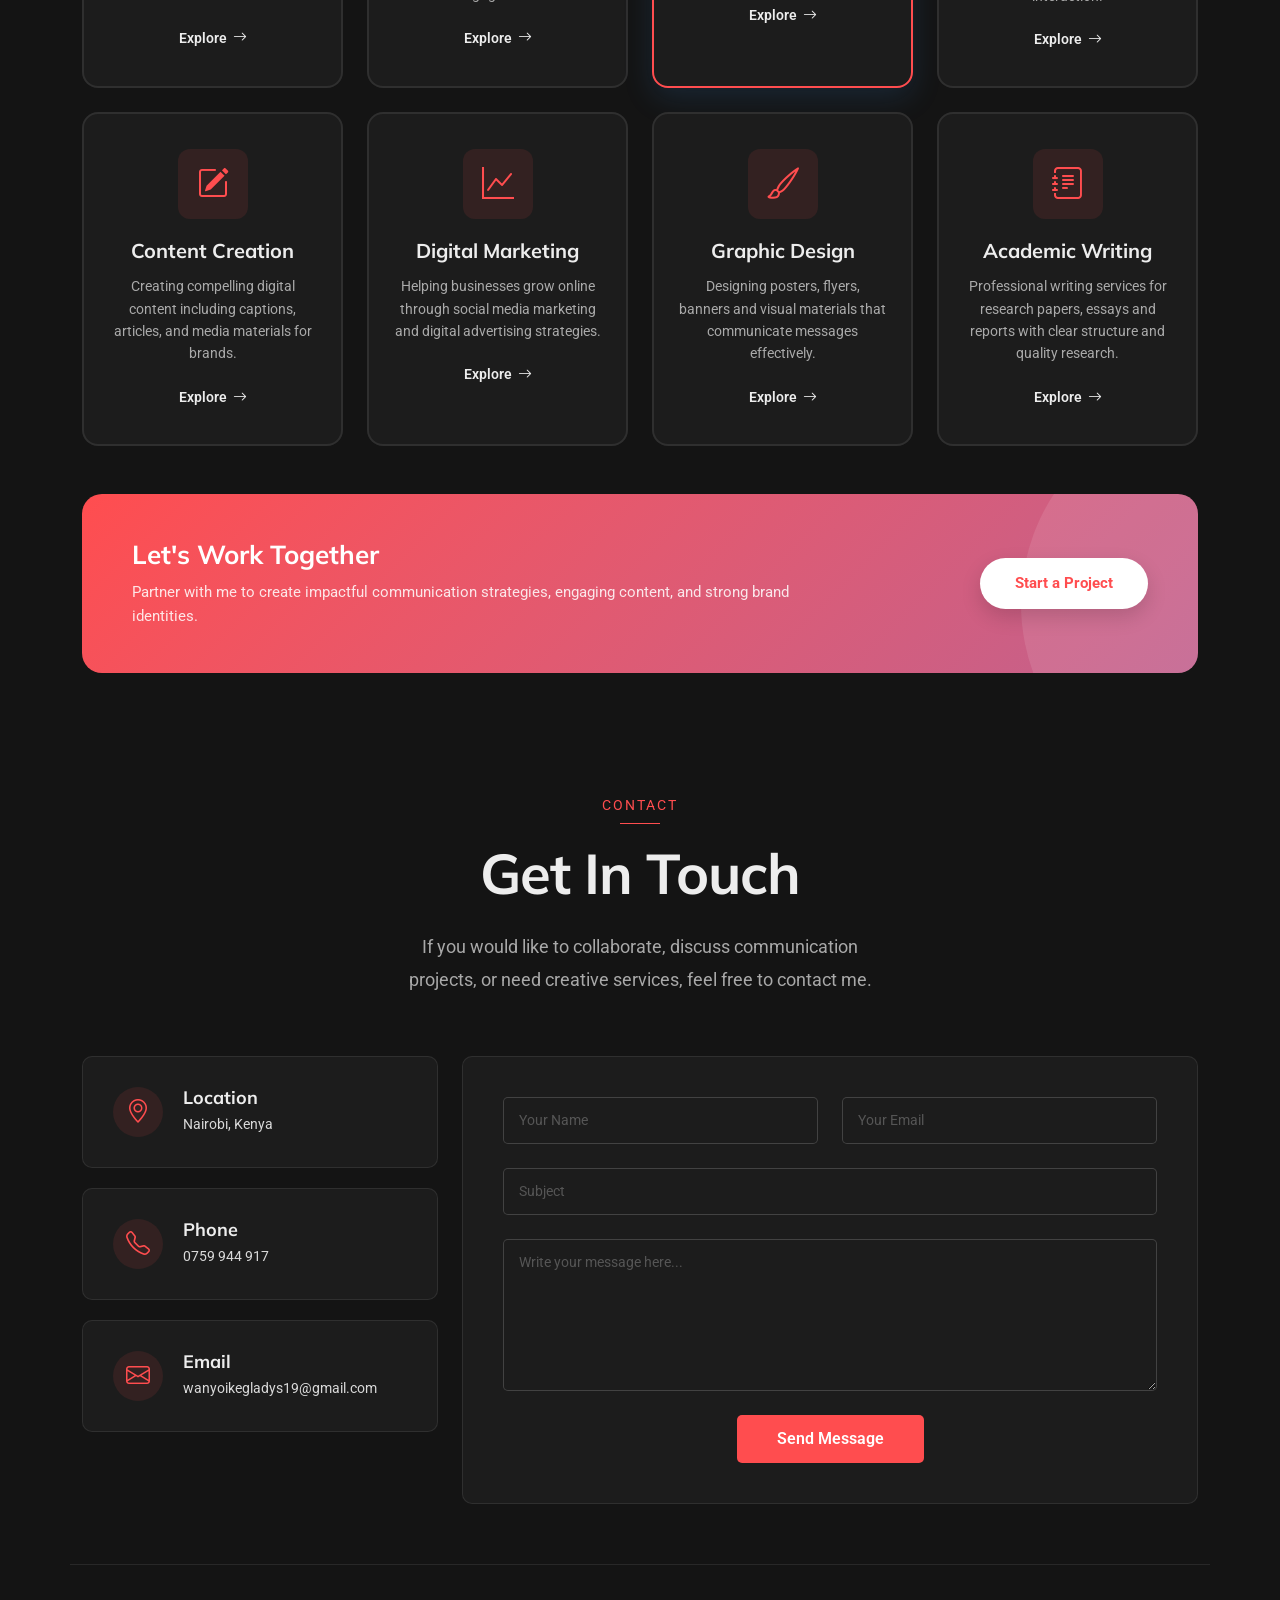
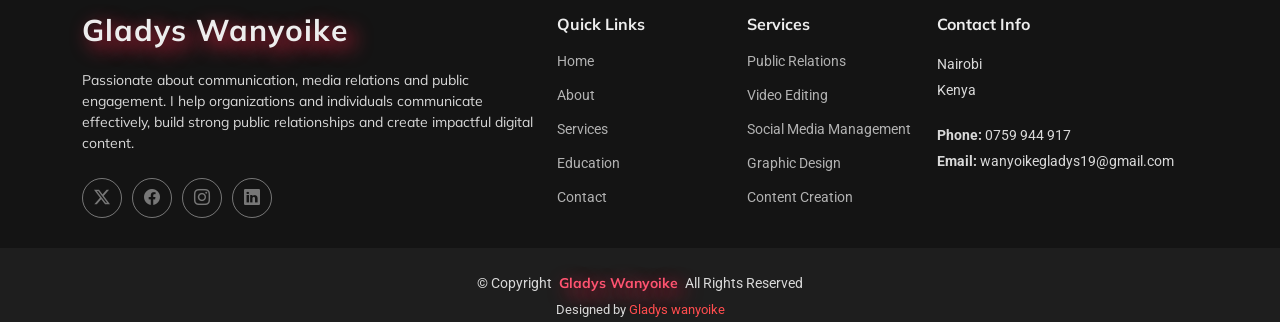
==== commit 949626f6: "v3" ====
--- a/index.html
+++ b/index.html
@@ -147,7 +147,7 @@
               </div>
 
               <div class="profile-actions">
-                <a href="404_NOTFOUND.html" class="btn-primary"><i class="bi bi-download"></i> Download CV</a>
+                <a href="Resume.html" class="btn-primary"><i class="bi bi-download"></i> Download CV</a>
                 <a href="#contact" class="btn-secondary"><i class="bi bi-envelope"></i> Contact</a>
               </div>
 
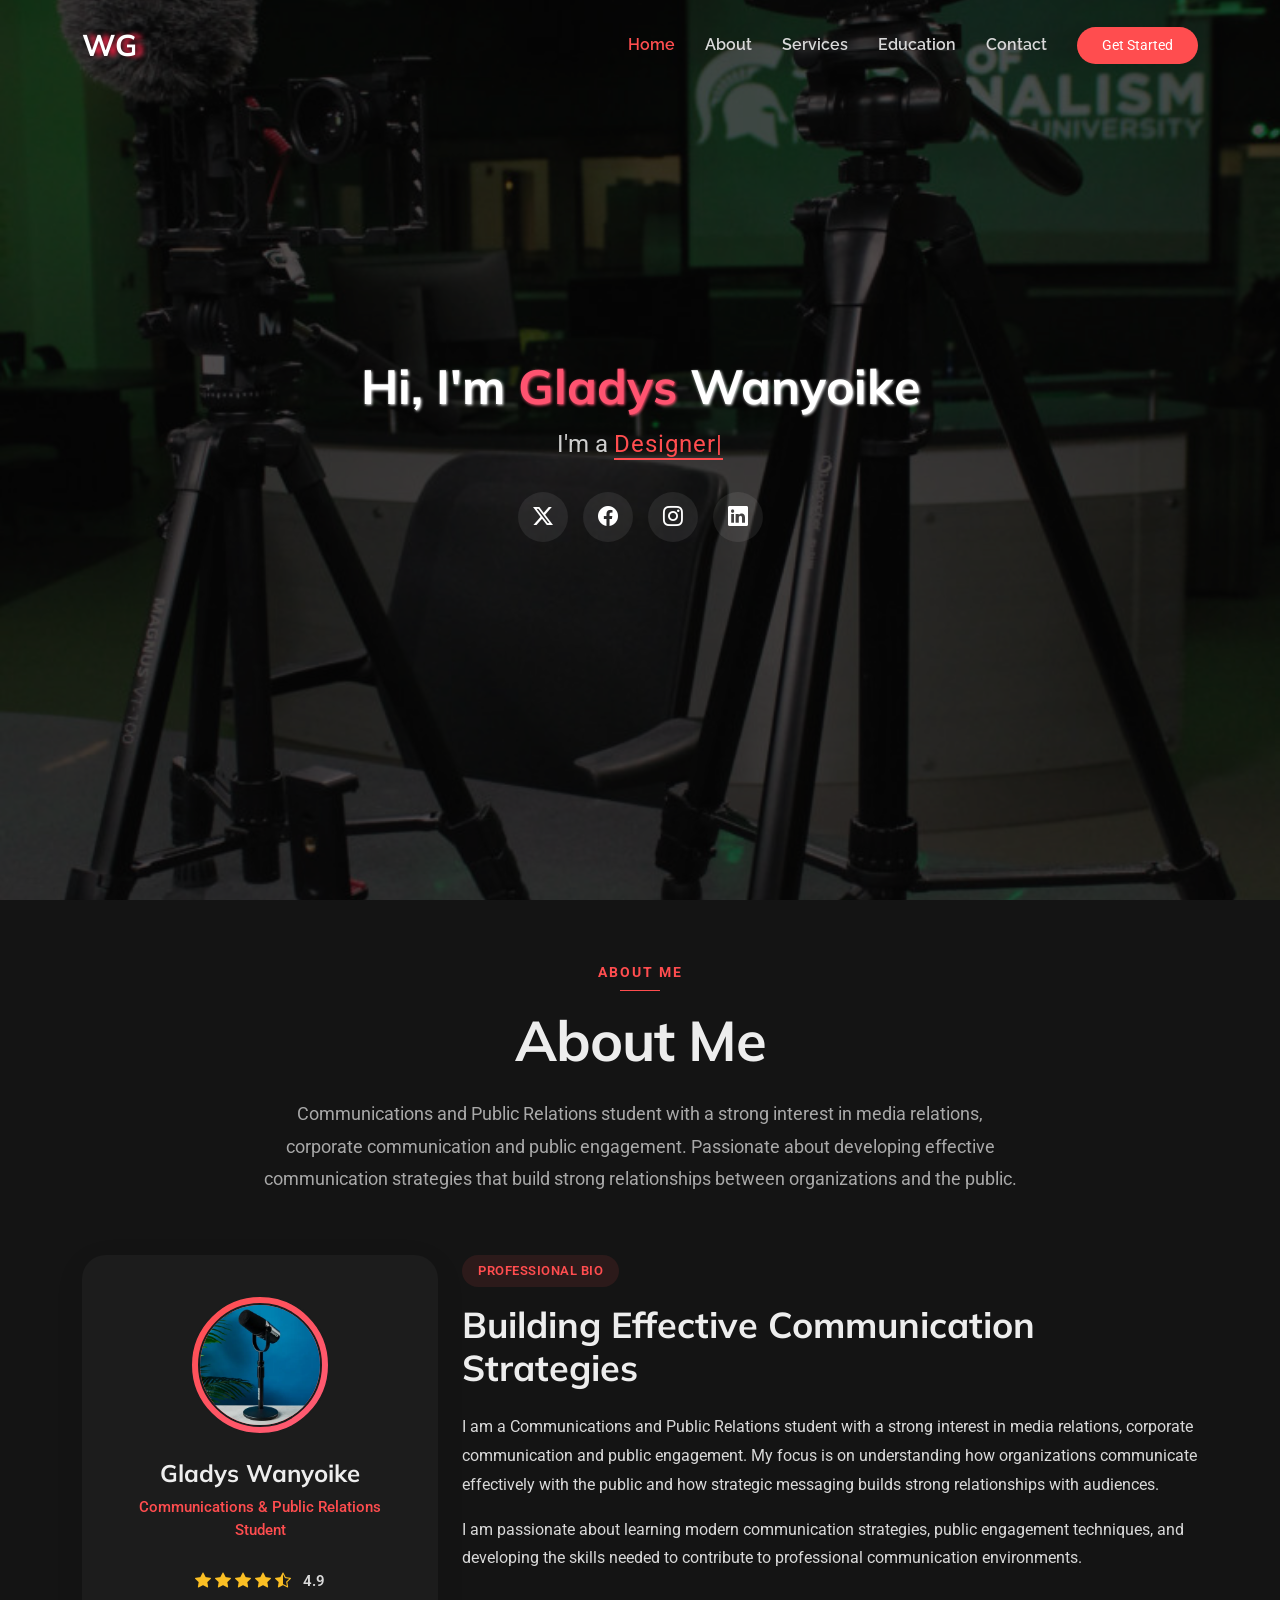
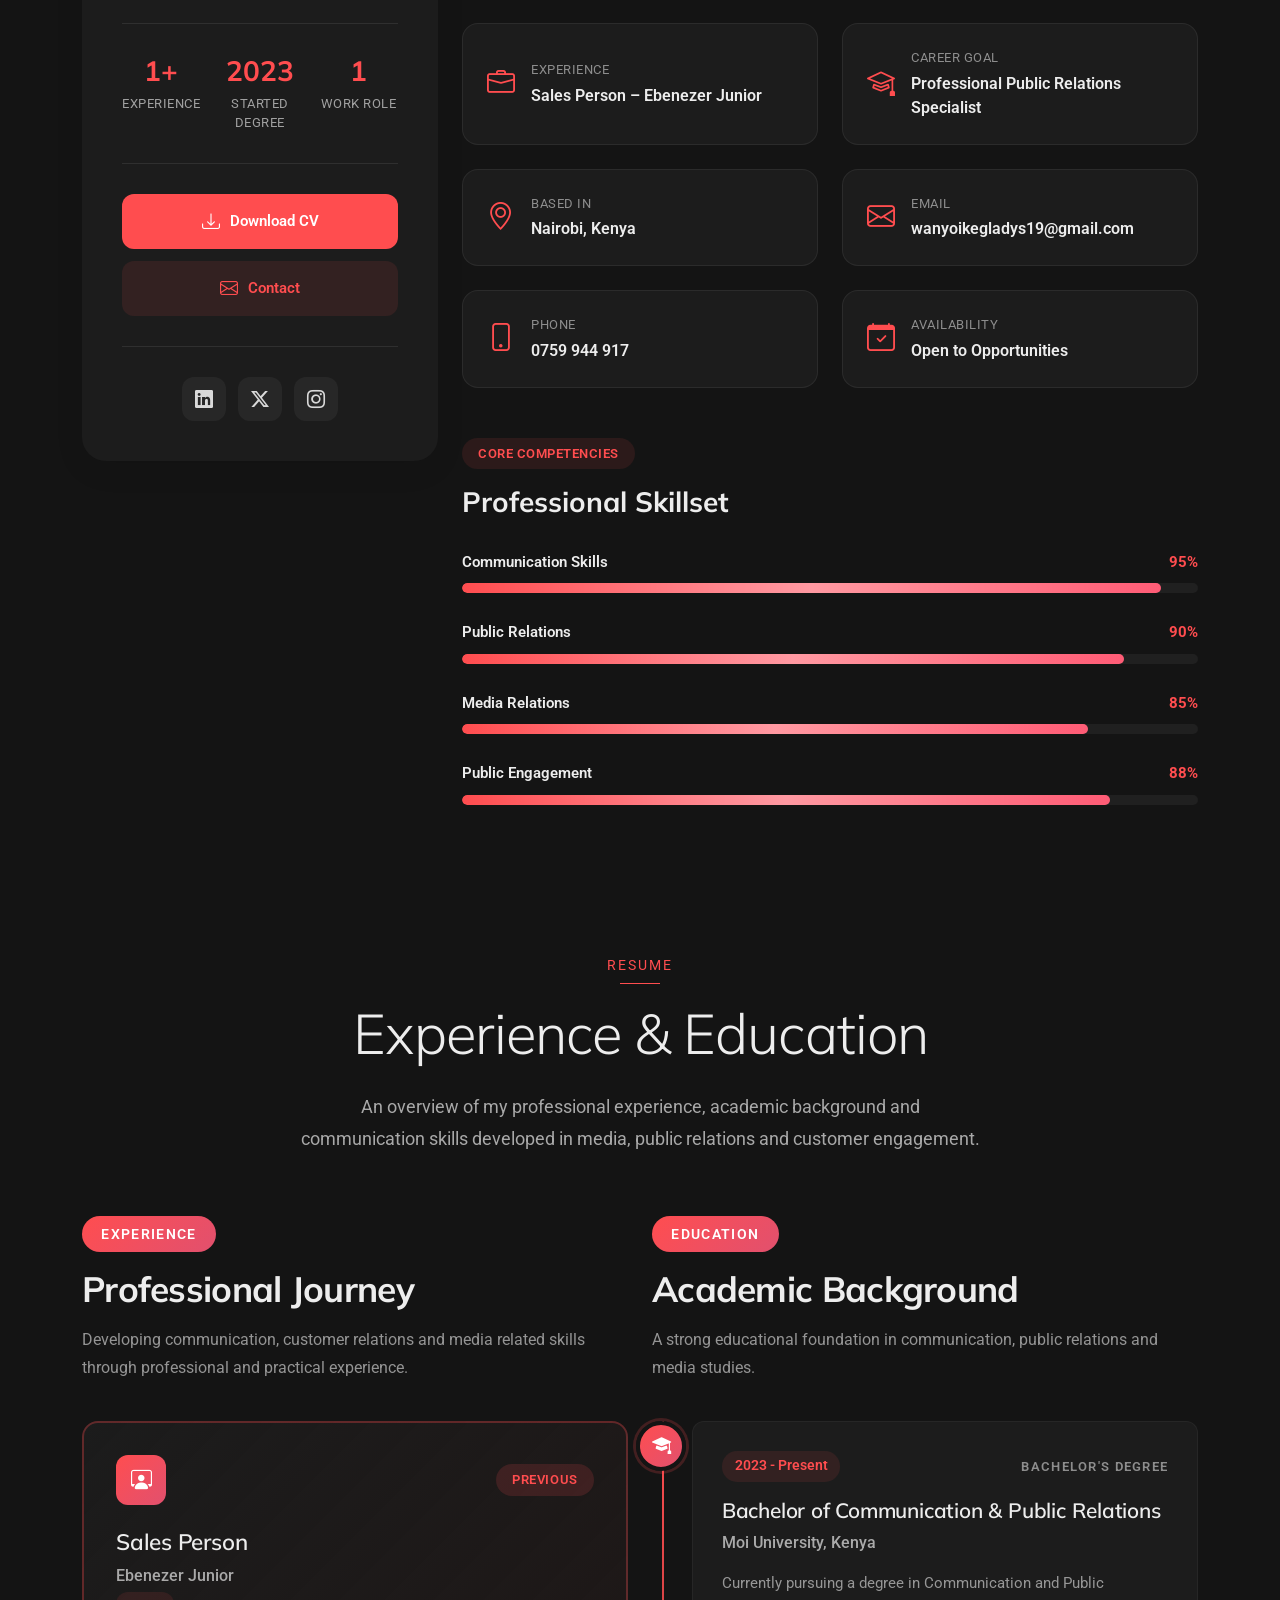
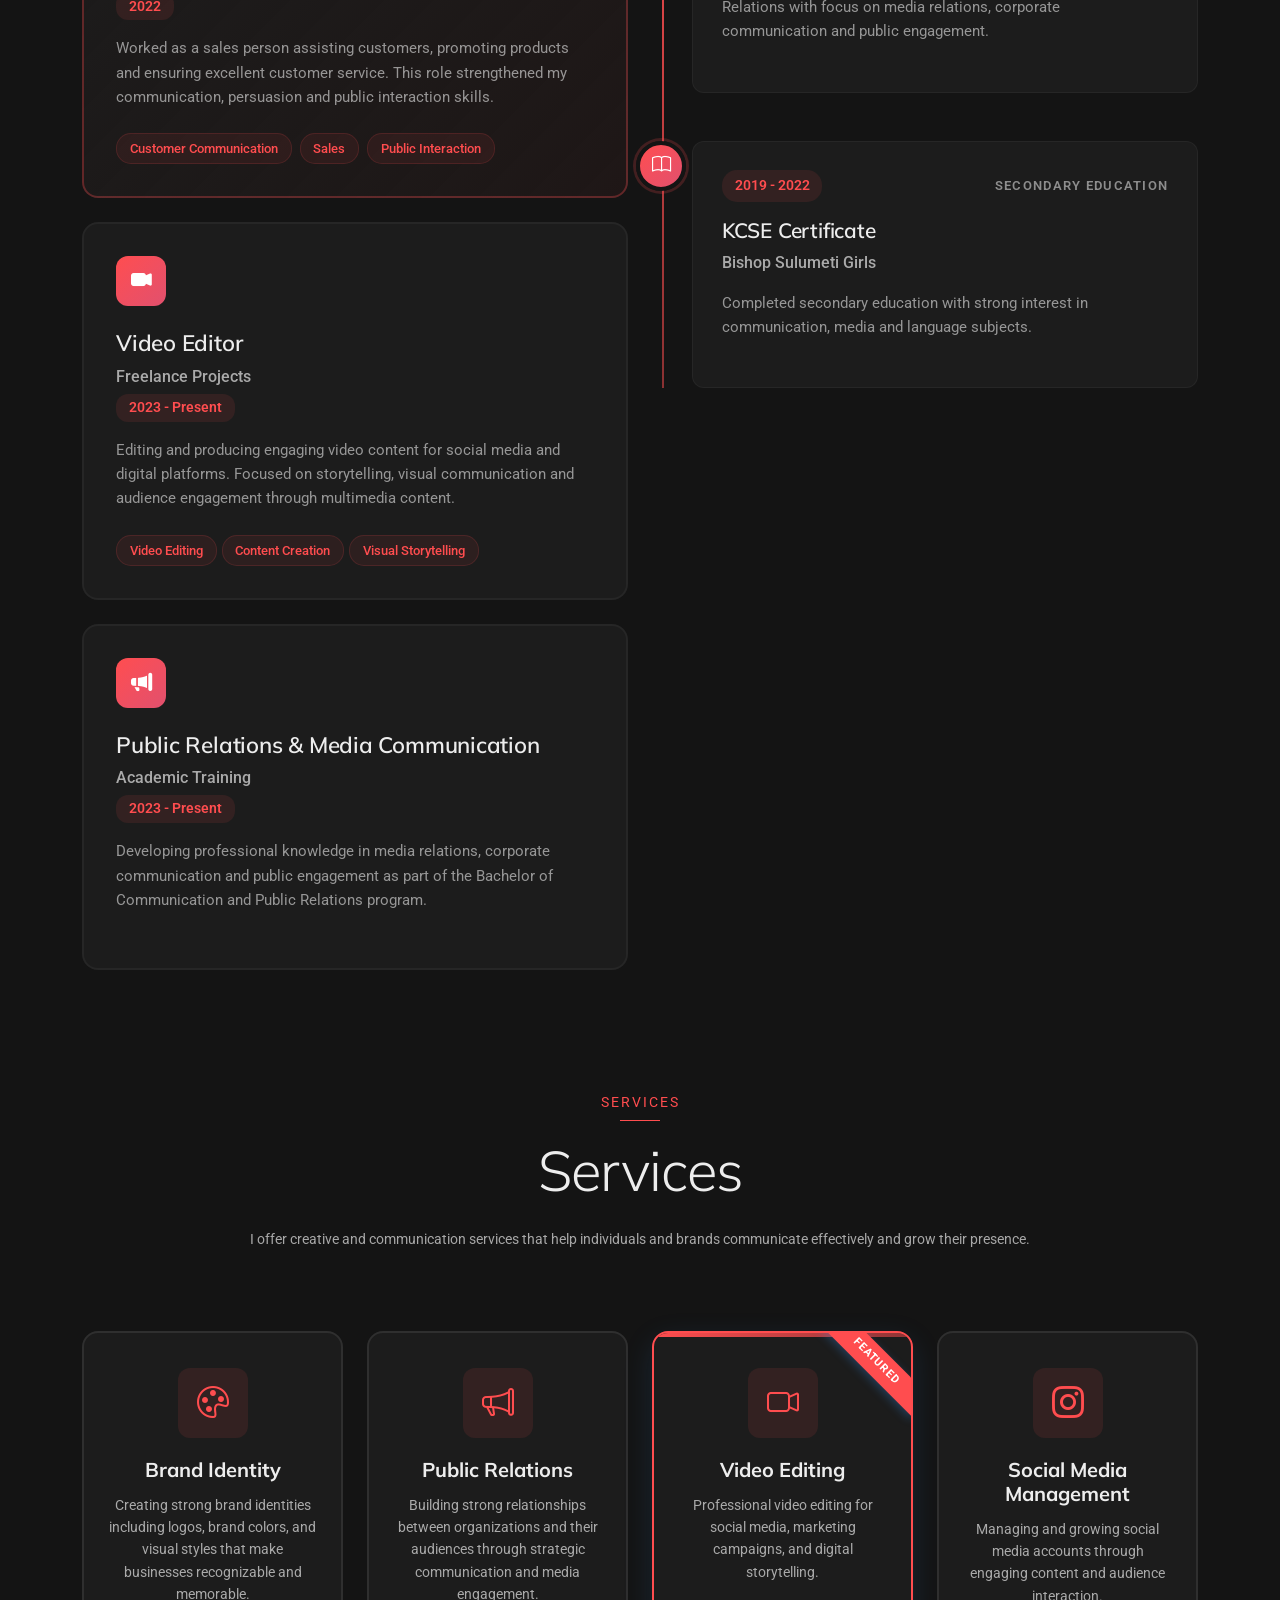
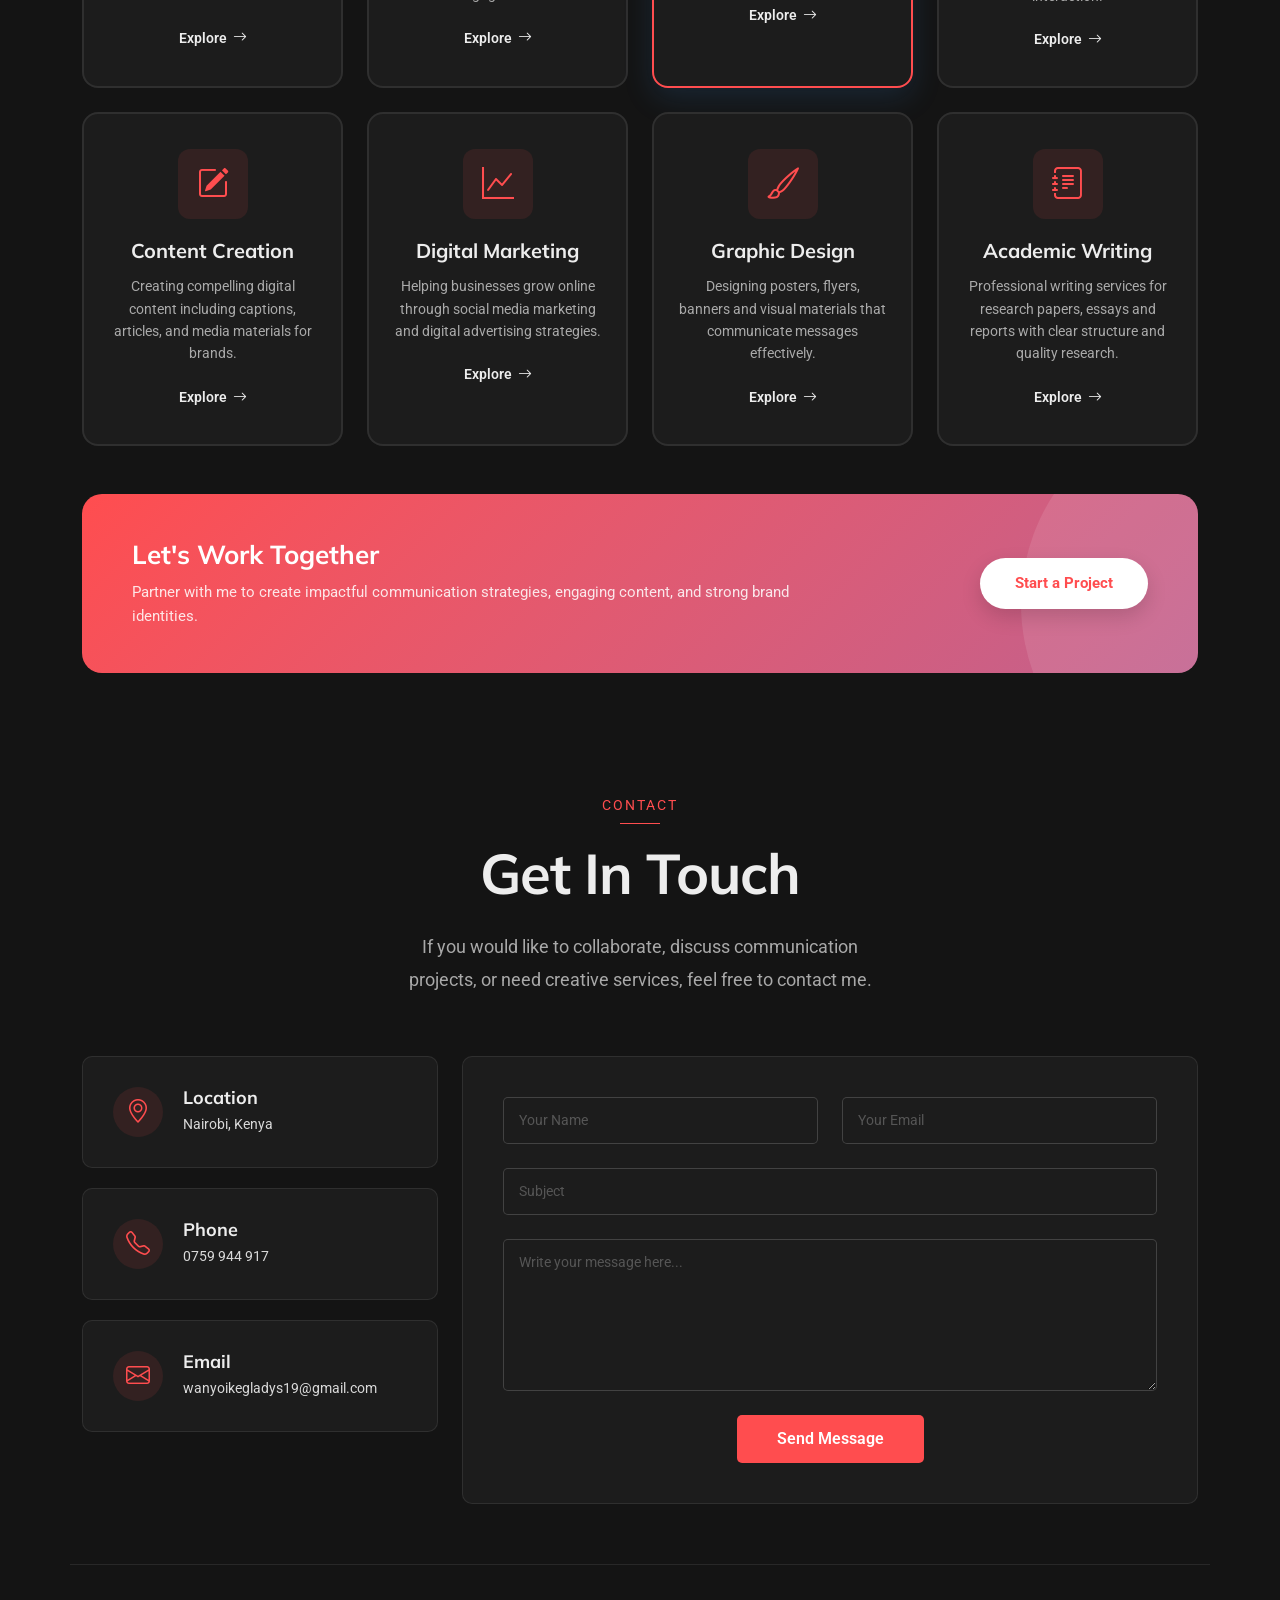
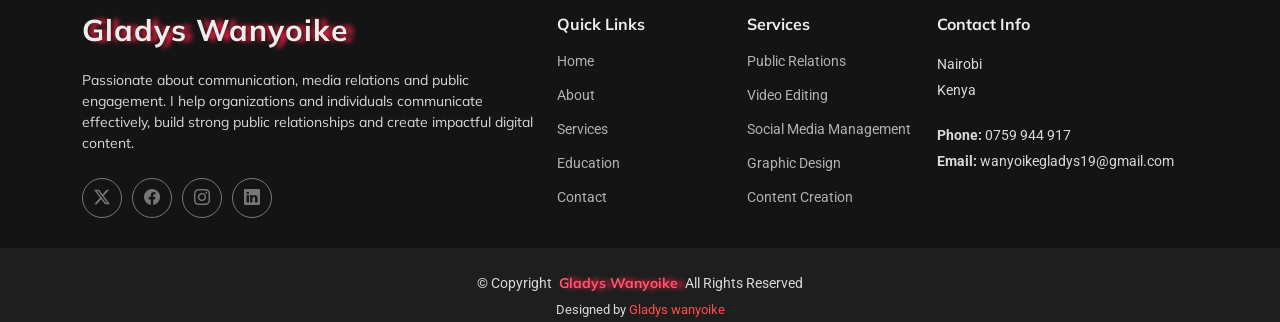
==== commit 40bc6ac1: "version2" ====
--- a/index.html
+++ b/index.html
@@ -68,7 +68,7 @@
       <div class="container" data-aos="fade-up" data-aos-delay="100">
         <div class="row justify-content-center">
           <div class="col-lg-8 text-center">
-            <h2>Hi, I'm Gladys Wanyoike</h2>
+            <h2 class="hero1">Hi, I'm <span class="hero2">Gladys</span> Wanyoike</h2>
             <p>I'm a <span class="typed"
                 data-typed-items="Designer, Team leader, Academic writer & Researcher, Photographer,Content Writer"></span><span
                 class="typed-cursor" aria-hidden="true"></span></p>
@@ -147,7 +147,7 @@
               </div>
 
               <div class="profile-actions">
-                <a href="Resume.html" class="btn-primary"><i class="bi bi-download"></i> Download CV</a>
+                <a href="Resume.html" download="Gladys_cv" class="btn-primary"><i class="bi bi-download"></i> Download CV</a>
                 <a href="#contact" class="btn-secondary"><i class="bi bi-envelope"></i> Contact</a>
               </div>
 
@@ -761,7 +761,7 @@
           <!-- Contact Form -->
           <div class="col-lg-8">
 
-            <form action="" method="post" class="myform" role="form" data-aos="fade-up" data-aos-delay="100">
+            <form  method="post" class="myform" role="form" data-aos="fade-up" data-aos-delay="100">
 
               <div class="row gy-4">
 
@@ -784,9 +784,7 @@
 
                 <div class="col-md-12 text-center">
 
-                  <div class="loading">Sending Message...</div>
-                  <div class="error-message"></div>
-                  <div class="sent-message">Your message has been sent successfully. Thank you!</div>
+      
 
                   <button type="submit">Send Message</button>
 
--- a/css/main.css
+++ b/css/main.css
@@ -0,0 +1,2047 @@
+
+@charset "UTF-8";
+
+:root {
+  --default-font: "Roboto",  system-ui, -apple-system, "Segoe UI", Roboto, "Helvetica Neue", Arial, "Noto Sans", "Liberation Sans", sans-serif, "Apple Color Emoji", "Segoe UI Emoji", "Segoe UI Symbol", "Noto Color Emoji";
+  --heading-font: "Mulish",  sans-serif;
+  --nav-font: "Raleway",  sans-serif;
+}
+
+/* Global Colors - The following color variables are used throughout the website. Updating them here will change the color scheme of the entire website */
+:root { 
+  --background-color: #141414; /* Background color for the entire website, including individual sections */
+  --default-color: #d9d9d9; /* Default color used for the majority of the text content across the entire website */
+  --heading-color: #ededed; /* Color for headings, subheadings and title throughout the website */
+  --accent-color: #ff4d4f; /* Accent color that represents your brand on the website. It's used for buttons, links, and other elements that need to stand out */
+  --surface-color: #1c1c1c; /* The surface color is used as a background of boxed elements within sections, such as cards, icon boxes, or other elements that require a visual separation from the global background. */
+  --contrast-color: #ffffff; /* Contrast color for text, ensuring readability against backgrounds of accent, heading, or default colors. */
+}
+
+/* Nav Menu Colors - The following color variables are used specifically for the navigation menu. They are separate from the global colors to allow for more customization options */
+:root {
+  --nav-color: #d9d9d9;  /* The default color of the main navmenu links */
+  --nav-hover-color: #ff4d4f; /* Applied to main navmenu links when they are hovered over or active */
+  --nav-mobile-background-color: #2e2e2e; /* Used as the background color for mobile navigation menu */
+  --nav-dropdown-background-color: #2e2e2e; /* Used as the background color for dropdown items that appear when hovering over primary navigation items */
+  --nav-dropdown-color: #d9d9d9; /* Used for navigation links of the dropdown items in the navigation menu. */
+  --nav-dropdown-hover-color: #ff4d4f; /* Similar to --nav-hover-color, this color is applied to dropdown navigation links when they are hovered over. */
+}
+
+/* Color Presets - These classes override global colors when applied to any section or element, providing reuse of the sam color scheme. */
+
+.light-background {
+  --background-color: rgba(41, 41, 41, 0.8);
+  --surface-color: #484848;
+}
+
+.dark-background {
+  --background-color: #060606;
+  --default-color: #ffffff;
+  --heading-color: #ffffff;
+  --surface-color: #252525;
+  --contrast-color: #ffffff;
+}
+
+/* Smooth scroll */
+:root {
+  scroll-behavior: smooth;
+}
+
+body {
+  color: var(--default-color);
+  background-color: var(--background-color);
+  font-family: var(--default-font);
+}
+
+a {
+  color: var(--accent-color);
+  text-decoration: none;
+  transition: 0.3s;
+}
+
+a:hover {
+  color: color-mix(in srgb, var(--accent-color), transparent 25%);
+  text-decoration: none;
+}
+
+h1,
+h2,
+h3,
+h4,
+h5,
+h6 {
+  color: var(--heading-color);
+  font-family: var(--heading-font);
+}
+.sitename {
+  color: #ff5370;
+  font-family: var(--heading-font);
+  text-shadow: 7px 0px 5px hsl(350, 91%, 55%);
+}
+.hero1{
+  text-shadow: 1px 1px 3px;
+}
+.hero2{
+    color: #ff5370;
+
+}
+
+
+.myform .loading:before {
+  content: "";
+  display: inline-block;
+  border-radius: 50%;
+  width: 24px;
+  height: 24px;
+  margin: 0 10px -6px 0;
+  border: 3px solid var(--accent-color);
+  border-top-color: var(--surface-color);
+  animation: myform-loading 1s linear infinite;
+}
+
+@keyframes myform-loading {
+  0% {
+    transform: rotate(0deg);
+  }
+
+  100% {
+    transform: rotate(360deg);
+  }
+}
+
+/*--------------------------------------------------------------
+# Global Header
+--------------------------------------------------------------*/
+.header {
+  --heading-color: #ffffff;
+  color: var(--default-color);
+  background-color: var(--background-color);
+  padding: 15px 0;
+  transition: all 0.5s;
+  z-index: 997;
+}
+
+.header .logo {
+  line-height: 1;
+}
+
+.header .logo img {
+  max-height: 36px;
+  margin-right: 8px;
+}
+
+.header .logo h1 {
+  font-size: 30px;
+  margin: 0;
+  font-weight: 400;
+  color: var(--heading-color);
+}
+
+.header .btn-getstarted,
+.header .btn-getstarted:focus {
+  color: var(--contrast-color);
+  background: var(--accent-color);
+  font-size: 14px;
+  padding: 8px 25px;
+  margin: 0 0 0 30px;
+  border-radius: 50px;
+  transition: 0.3s;
+}
+
+.header .btn-getstarted:hover,
+.header .btn-getstarted:focus:hover {
+  color: var(--contrast-color);
+  background: color-mix(in srgb, var(--accent-color), transparent 15%);
+}
+
+@media (max-width: 1200px) {
+  .header .logo {
+    order: 1;
+  }
+
+  .header .btn-getstarted {
+    order: 2;
+    margin: 0 15px 0 0;
+    padding: 6px 15px;
+  }
+
+  .header .navmenu {
+    order: 3;
+  }
+}
+
+.scrolled .header {
+  box-shadow: 0px 0 18px rgba(0, 0, 0, 0.1);
+}
+
+/* Global Header on Scroll
+------------------------------*/
+.scrolled .header {
+  --background-color: rgba(20, 20, 20, 0.8);
+}
+
+/* Index Page Header
+------------------------------*/
+.index-page .header {
+  --background-color: rgba(255, 255, 255, 0);
+}
+
+/* Index Page Header on Scroll
+------------------------------*/
+.index-page.scrolled .header {
+  --background-color: rgba(20, 20, 20, 0.8);
+}
+
+/*--------------------------------------------------------------
+# Navigation Menu
+--------------------------------------------------------------*/
+/* Navmenu - Desktop */
+@media (min-width: 1200px) {
+  .navmenu {
+    padding: 0;
+  }
+
+  .navmenu ul {
+    margin: 0;
+    padding: 0;
+    display: flex;
+    list-style: none;
+    align-items: center;
+  }
+
+  .navmenu li {
+    position: relative;
+  }
+
+  .navmenu a,
+  .navmenu a:focus {
+    color: var(--nav-color);
+    padding: 18px 15px;
+    font-size: 16px;
+    font-family: var(--nav-font);
+    font-weight: 600;
+    display: flex;
+    align-items: center;
+    justify-content: space-between;
+    white-space: nowrap;
+    transition: 0.3s;
+  }
+
+  .navmenu a i,
+  .navmenu a:focus i {
+    font-size: 12px;
+    line-height: 0;
+    margin-left: 5px;
+    transition: 0.3s;
+  }
+
+  .navmenu li:last-child a {
+    padding-right: 0;
+  }
+
+  .navmenu li:hover>a,
+  .navmenu .active,
+  .navmenu .active:focus {
+    color: var(--nav-hover-color);
+  }
+
+  .navmenu .dropdown ul {
+    margin: 0;
+    padding: 10px 0;
+    background: var(--nav-dropdown-background-color);
+    display: block;
+    position: absolute;
+    visibility: hidden;
+    left: 14px;
+    top: 130%;
+    opacity: 0;
+    transition: 0.3s;
+    border-radius: 4px;
+    z-index: 99;
+    box-shadow: 0px 0px 30px rgba(0, 0, 0, 0.1);
+  }
+
+  .navmenu .dropdown ul li {
+    min-width: 200px;
+  }
+
+  .navmenu .dropdown ul a {
+    padding: 10px 20px;
+    font-size: 15px;
+    text-transform: none;
+    color: var(--nav-dropdown-color);
+  }
+
+  .navmenu .dropdown ul a i {
+    font-size: 12px;
+  }
+
+  .navmenu .dropdown ul a:hover,
+  .navmenu .dropdown ul .active:hover,
+  .navmenu .dropdown ul li:hover>a {
+    color: var(--nav-dropdown-hover-color);
+  }
+
+  .navmenu .dropdown:hover>ul {
+    opacity: 1;
+    top: 100%;
+    visibility: visible;
+  }
+
+  .navmenu .dropdown .dropdown ul {
+    top: 0;
+    left: -90%;
+    visibility: hidden;
+  }
+
+  .navmenu .dropdown .dropdown:hover>ul {
+    opacity: 1;
+    top: 0;
+    left: -100%;
+    visibility: visible;
+  }
+}
+
+/* Navmenu - Mobile */
+@media (max-width: 1199px) {
+  .mobile-nav-toggle {
+    color: var(--nav-color);
+    font-size: 28px;
+    line-height: 0;
+    margin-right: 10px;
+    cursor: pointer;
+    transition: color 0.3s;
+  }
+
+  .navmenu {
+    padding: 0;
+    z-index: 9997;
+  }
+
+  .navmenu ul {
+    display: none;
+    list-style: none;
+    position: absolute;
+    inset: 60px 20px 20px 20px;
+    padding: 10px 0;
+    margin: 0;
+    border-radius: 6px;
+    background-color: var(--nav-mobile-background-color);
+    overflow-y: auto;
+    transition: 0.3s;
+    z-index: 9998;
+    box-shadow: 0px 0px 30px rgba(0, 0, 0, 0.1);
+  }
+
+  .navmenu a,
+  .navmenu a:focus {
+    color: var(--nav-dropdown-color);
+    padding: 10px 20px;
+    font-family: var(--nav-font);
+    font-size: 17px;
+    font-weight: 500;
+    display: flex;
+    align-items: center;
+    justify-content: space-between;
+    white-space: nowrap;
+    transition: 0.3s;
+  }
+
+  .navmenu a i,
+  .navmenu a:focus i {
+    font-size: 12px;
+    line-height: 0;
+    margin-left: 5px;
+    width: 30px;
+    height: 30px;
+    display: flex;
+    align-items: center;
+    justify-content: center;
+    border-radius: 50%;
+    transition: 0.3s;
+    background-color: color-mix(in srgb, var(--accent-color), transparent 90%);
+  }
+
+  .navmenu a i:hover,
+  .navmenu a:focus i:hover {
+    background-color: var(--accent-color);
+    color: var(--contrast-color);
+  }
+
+  .navmenu a:hover,
+  .navmenu .active,
+  .navmenu .active:focus {
+    color: var(--nav-dropdown-hover-color);
+  }
+
+  .navmenu .active i,
+  .navmenu .active:focus i {
+    background-color: var(--accent-color);
+    color: var(--contrast-color);
+    transform: rotate(180deg);
+  }
+
+  .navmenu .dropdown ul {
+    position: static;
+    display: none;
+    z-index: 99;
+    padding: 10px 0;
+    margin: 10px 20px;
+    background-color: var(--nav-dropdown-background-color);
+    border: 1px solid color-mix(in srgb, var(--default-color), transparent 90%);
+    box-shadow: none;
+    transition: all 0.5s ease-in-out;
+  }
+
+  .navmenu .dropdown ul ul {
+    background-color: rgba(33, 37, 41, 0.1);
+  }
+
+  .navmenu .dropdown>.dropdown-active {
+    display: block;
+    background-color: rgba(33, 37, 41, 0.03);
+  }
+
+  .mobile-nav-active {
+    overflow: hidden;
+  }
+
+  .mobile-nav-active .mobile-nav-toggle {
+    color: #fff;
+    position: absolute;
+    font-size: 32px;
+    top: 15px;
+    right: 15px;
+    margin-right: 0;
+    z-index: 9999;
+  }
+
+  .mobile-nav-active .navmenu {
+    position: fixed;
+    overflow: hidden;
+    inset: 0;
+    background: rgba(33, 37, 41, 0.8);
+    transition: 0.3s;
+  }
+
+  .mobile-nav-active .navmenu>ul {
+    display: block;
+  }
+}
+
+/*--------------------------------------------------------------
+# Global Footer
+--------------------------------------------------------------*/
+.footer {
+  color: var(--default-color);
+  background-color: var(--background-color);
+  font-size: 14px;
+  padding-bottom: 0px;
+  position: relative;
+}
+
+.footer .footer-top {
+  padding-top: 50px;
+  border-top: 1px solid color-mix(in srgb, var(--default-color), transparent 90%);
+}
+
+.footer .footer-about .logo {
+  line-height: 1;
+  margin-bottom: 25px;
+}
+
+.footer .footer-about .logo img {
+  max-height: 40px;
+  margin-right: 6px;
+}
+
+.footer .footer-about .logo span {
+  color: var(--heading-color);
+  font-size: 30px;
+  font-weight: 700;
+  letter-spacing: 1px;
+  font-family: var(--heading-font);
+}
+
+.footer .footer-about p {
+  font-size: 14px;
+  font-family: var(--heading-font);
+}
+
+.footer .social-links a {
+  display: flex;
+  align-items: center;
+  justify-content: center;
+  width: 40px;
+  height: 40px;
+  border-radius: 50%;
+  border: 1px solid color-mix(in srgb, var(--default-color), transparent 50%);
+  font-size: 16px;
+  color: color-mix(in srgb, var(--default-color), transparent 50%);
+  margin-right: 10px;
+  transition: 0.3s;
+}
+
+.footer .social-links a:hover {
+  color: var(--accent-color);
+  border-color: var(--accent-color);
+}
+
+.footer h4 {
+  font-size: 16px;
+  font-weight: bold;
+  position: relative;
+  padding-bottom: 12px;
+}
+
+.footer .footer-links {
+  margin-bottom: 30px;
+}
+
+.footer .footer-links ul {
+  list-style: none;
+  padding: 0;
+  margin: 0;
+}
+
+.footer .footer-links ul i {
+  padding-right: 2px;
+  font-size: 12px;
+  line-height: 0;
+}
+
+.footer .footer-links ul li {
+  padding: 10px 0;
+  display: flex;
+  align-items: center;
+}
+
+.footer .footer-links ul li:first-child {
+  padding-top: 0;
+}
+
+.footer .footer-links ul a {
+  color: color-mix(in srgb, var(--default-color), transparent 20%);
+  display: inline-block;
+  line-height: 1;
+}
+
+.footer .footer-links ul a:hover {
+  color: var(--accent-color);
+}
+
+.footer .footer-contact p {
+  margin-bottom: 5px;
+}
+
+.footer .copyright {
+  padding-top: 25px;
+  padding-bottom: 2px;
+  background-color: color-mix(in srgb, var(--default-color), transparent 95%);
+}
+
+.footer .copyright p {
+  margin-bottom: 0;
+}
+
+.footer .credits {
+  margin-top: 6px;
+  font-size: 13px;
+}
+
+/*--------------------------------------------------------------
+# Preloader
+--------------------------------------------------------------*/
+#preloader {
+  position: fixed;
+  inset: 0;
+  z-index: 999999;
+  overflow: hidden;
+  background: var(--background-color);
+  transition: all 0.6s ease-out;
+}
+
+#preloader:before {
+  content: "";
+  position: fixed;
+  top: calc(50% - 30px);
+  left: calc(50% - 30px);
+  border: 6px solid #ffffff;
+  border-color: var(--accent-color) transparent var(--accent-color) transparent;
+  border-radius: 50%;
+  width: 60px;
+  height: 60px;
+  animation: animate-preloader 1.5s linear infinite;
+}
+
+@keyframes animate-preloader {
+  0% {
+    transform: rotate(0deg);
+  }
+
+  100% {
+    transform: rotate(360deg);
+  }
+}
+
+/*--------------------------------------------------------------
+# Scroll Top Button
+--------------------------------------------------------------*/
+.scroll-top {
+  position: fixed;
+  visibility: hidden;
+  opacity: 0;
+  right: 15px;
+  bottom: 15px;
+  z-index: 99999;
+  background-color: var(--accent-color);
+  width: 40px;
+  height: 40px;
+  border-radius: 4px;
+  transition: all 0.4s;
+}
+
+.scroll-top i {
+  font-size: 24px;
+  color: var(--contrast-color);
+  line-height: 0;
+}
+
+.scroll-top:hover {
+  background-color: color-mix(in srgb, var(--accent-color), transparent 20%);
+  color: var(--contrast-color);
+}
+
+.scroll-top.active {
+  visibility: visible;
+  opacity: 1;
+}
+
+/*--------------------------------------------------------------
+# Disable aos animation delay on mobile devices
+--------------------------------------------------------------*/
+@media screen and (max-width: 768px) {
+  [data-aos-delay] {
+    transition-delay: 0 !important;
+  }
+}
+
+/*--------------------------------------------------------------
+# Global Page Titles & Breadcrumbs
+--------------------------------------------------------------*/
+.page-title {
+  color: var(--default-color);
+  background-color: var(--background-color);
+  padding: 20px 0;
+  position: relative;
+}
+
+.page-title h1 {
+  font-size: 28px;
+  font-weight: 700;
+  margin: 0;
+}
+
+.page-title .breadcrumbs ol {
+  display: flex;
+  flex-wrap: wrap;
+  list-style: none;
+  padding: 0 0 10px 0;
+  margin: 0;
+  font-size: 14px;
+  font-weight: 400;
+}
+
+.page-title .breadcrumbs ol li+li {
+  padding-left: 10px;
+}
+
+.page-title .breadcrumbs ol li+li::before {
+  content: "/";
+  display: inline-block;
+  padding-right: 10px;
+  color: color-mix(in srgb, var(--default-color), transparent 70%);
+}
+
+/*--------------------------------------------------------------
+# Global Sections
+--------------------------------------------------------------*/
+section,
+.section {
+  color: var(--default-color);
+  background-color: var(--background-color);
+  padding: 60px 0;
+  scroll-margin-top: 90px;
+  overflow: clip;
+}
+
+@media (max-width: 1199px) {
+
+  section,
+  .section {
+    scroll-margin-top: 66px;
+  }
+}
+
+/*--------------------------------------------------------------
+# Global Section Titles
+--------------------------------------------------------------*/
+.section-title {
+  text-align: center;
+  padding-bottom: 60px;
+  position: relative;
+}
+
+.section-title h2 {
+  font-size: 3.5rem;
+  font-weight: 300;
+  line-height: 1.2;
+  color: var(--heading-color);
+  margin-bottom: 1.5rem;
+  letter-spacing: -1px;
+}
+
+@media (max-width: 768px) {
+  .section-title h2 {
+    font-size: 2.5rem;
+  }
+}
+
+.section-title .subtitle {
+  display: inline-block;
+  font-size: 0.875rem;
+  font-weight: 400;
+  color: var(--accent-color);
+  text-transform: uppercase;
+  letter-spacing: 2px;
+  margin-bottom: 1.5rem;
+  position: relative;
+}
+
+.section-title .subtitle::after {
+  content: "";
+  position: absolute;
+  bottom: -8px;
+  left: 50%;
+  transform: translateX(-50%);
+  width: 40px;
+  height: 1px;
+  background: var(--accent-color);
+}
+
+.section-title p {
+  font-size: 1.125rem;
+  line-height: 1.8;
+  color: color-mix(in srgb, var(--default-color), transparent 25%);
+  max-width: 900px;
+  margin: 0 auto;
+  text-wrap: balance;
+}
+
+/*--------------------------------------------------------------
+# Hero Section
+--------------------------------------------------------------*/
+.hero {
+  padding-top: 80px;
+  min-height: 100vh;
+  position: relative;
+  display: flex;
+  align-items: center;
+  justify-content: center;
+  overflow: hidden;
+  padding-bottom: 80px;
+}
+
+.hero img {
+  position: absolute;
+  inset: 0;
+  display: block;
+  width: 100%;
+  height: 100%;
+  object-fit: cover;
+  z-index: 1;
+}
+
+.hero:before {
+  content: "";
+  background: color-mix(in srgb, var(--background-color), transparent 30%);
+  position: absolute;
+  inset: 0;
+  z-index: 2;
+  border-radius: 0;
+}
+
+.hero .container {
+  position: relative;
+  z-index: 3;
+}
+
+.hero h2 {
+  margin: 0;
+  font-size: 48px;
+  font-weight: 700;
+}
+
+.hero p {
+  margin: 10px 0 0 0;
+  font-size: 24px;
+  color: color-mix(in srgb, var(--default-color), transparent 20%);
+}
+
+.hero p span {
+  color: var(--accent-color);
+  letter-spacing: 1px;
+  border-bottom: 2px solid var(--accent-color);
+}
+
+.hero .social-links {
+  margin-top: 30px;
+  display: flex;
+  justify-content: center;
+  gap: 15px;
+}
+
+.hero .social-links a {
+  display: flex;
+  align-items: center;
+  justify-content: center;
+  width: 50px;
+  height: 50px;
+  border-radius: 50%;
+  background: color-mix(in srgb, var(--default-color), transparent 92%);
+  color: var(--default-color);
+  font-size: 20px;
+  transition: 0.3s;
+}
+
+.hero .social-links a:hover {
+  background: var(--accent-color);
+  color: var(--contrast-color);
+  transform: translateY(-3px);
+}
+
+@media (max-width: 768px) {
+  .hero h2 {
+    font-size: 32px;
+  }
+
+  .hero p {
+    font-size: 20px;
+  }
+}
+
+/*--------------------------------------------------------------
+# About Section
+--------------------------------------------------------------*/
+.about {
+  overflow: hidden;
+  position: relative;
+}
+
+.about::before {
+  content: "";
+  position: absolute;
+  top: -50%;
+  right: -20%;
+  width: 800px;
+  height: 800px;
+  background: radial-gradient(circle, color-mix(in srgb, var(--accent-color), transparent 85%) 0%, transparent 70%);
+  border-radius: 50%;
+  z-index: 0;
+  pointer-events: none;
+}
+
+.about .container {
+  position: relative;
+  z-index: 1;
+}
+
+.about .profile-card {
+  background: var(--surface-color);
+  border-radius: 24px;
+  padding: 40px;
+  box-shadow: 0 8px 30px rgba(0, 0, 0, 0.08);
+  position: sticky;
+  top: 100px;
+}
+
+.about .profile-card .profile-header {
+  text-align: center;
+  padding-bottom: 30px;
+  border-bottom: 1px solid color-mix(in srgb, var(--default-color), transparent 90%);
+}
+
+.about .profile-card .profile-header .profile-avatar {
+  width: 140px;
+  height: 140px;
+  margin: 0 auto 24px;
+  position: relative;
+  border-radius: 50%;
+  padding: 6px;
+  border: 2px solid var(--surface-color);
+  background: linear-gradient(135deg, var(--accent-color), color-mix(in srgb, var(--accent-color), #ff6b9d 50%));
+}
+
+.about .profile-card .profile-header .profile-avatar img {
+  width: 100%;
+  height: 100%;
+  object-fit: cover;
+  border-radius: 50%;
+  border: 2px solid var(--surface-color);
+}
+
+.about .profile-card .profile-header .profile-avatar .status-indicator {
+  position: absolute;
+  bottom: 8px;
+  right: 8px;
+  width: 24px;
+  height: 24px;
+  background: #10b981;
+  border: 2px solid var(--surface-color);
+  border-radius: 50%;
+  animation: pulse 2s infinite;
+}
+
+.about .profile-card .profile-header h3 {
+  font-size: 24px;
+  font-weight: 700;
+  margin-bottom: 8px;
+  color: var(--heading-color);
+}
+
+.about .profile-card .profile-header .role {
+  display: inline-block;
+  font-size: 15px;
+  color: var(--accent-color);
+  font-weight: 500;
+  margin-bottom: 16px;
+}
+
+.about .profile-card .profile-header .rating {
+  display: flex;
+  align-items: center;
+  justify-content: center;
+  gap: 4px;
+  margin-top: 12px;
+}
+
+.about .profile-card .profile-header .rating i {
+  color: #fbbf24;
+  font-size: 16px;
+}
+
+.about .profile-card .profile-header .rating span {
+  margin-left: 8px;
+  font-weight: 600;
+  color: var(--default-color);
+  font-size: 15px;
+}
+
+.about .profile-card .profile-stats {
+  display: grid;
+  grid-template-columns: repeat(3, 1fr);
+  gap: 20px;
+  padding: 30px 0;
+  border-bottom: 1px solid color-mix(in srgb, var(--default-color), transparent 90%);
+}
+
+.about .profile-card .profile-stats .stat-item {
+  text-align: center;
+}
+
+.about .profile-card .profile-stats .stat-item h4 {
+  font-size: 28px;
+  font-weight: 700;
+  color: var(--accent-color);
+  margin-bottom: 6px;
+}
+
+.about .profile-card .profile-stats .stat-item p {
+  font-size: 13px;
+  color: color-mix(in srgb, var(--default-color), transparent 30%);
+  text-transform: uppercase;
+  letter-spacing: 0.5px;
+  margin: 0;
+}
+
+.about .profile-card .profile-actions {
+  display: flex;
+  flex-direction: column;
+  gap: 12px;
+  padding: 30px 0;
+  border-bottom: 1px solid color-mix(in srgb, var(--default-color), transparent 90%);
+}
+
+.about .profile-card .profile-actions a {
+  display: flex;
+  align-items: center;
+  justify-content: center;
+  gap: 10px;
+  padding: 14px 24px;
+  border-radius: 12px;
+  font-weight: 600;
+  font-size: 15px;
+  text-decoration: none;
+  transition: all 0.3s ease;
+}
+
+.about .profile-card .profile-actions a.btn-primary {
+  background: var(--accent-color);
+  color: var(--contrast-color);
+}
+
+.about .profile-card .profile-actions a.btn-primary:hover {
+  background: color-mix(in srgb, var(--accent-color), #000 15%);
+  transform: translateY(-2px);
+  box-shadow: 0 6px 20px rgba(0, 0, 0, 0.15);
+}
+
+.about .profile-card .profile-actions a.btn-secondary {
+  background: color-mix(in srgb, var(--accent-color), transparent 90%);
+  color: var(--accent-color);
+}
+
+.about .profile-card .profile-actions a.btn-secondary:hover {
+  background: color-mix(in srgb, var(--accent-color), transparent 85%);
+}
+
+.about .profile-card .profile-actions a i {
+  font-size: 18px;
+}
+
+.about .profile-card .social-connect {
+  display: flex;
+  justify-content: center;
+  gap: 12px;
+  padding-top: 30px;
+}
+
+.about .profile-card .social-connect a {
+  width: 44px;
+  height: 44px;
+  display: flex;
+  align-items: center;
+  justify-content: center;
+  background: color-mix(in srgb, var(--default-color), transparent 94%);
+  border-radius: 12px;
+  color: var(--default-color);
+  font-size: 18px;
+  transition: all 0.3s ease;
+}
+
+.about .profile-card .social-connect a:hover {
+  background: var(--accent-color);
+  color: var(--contrast-color);
+  transform: translateY(-3px);
+}
+
+.about .content-wrapper .bio-section {
+  margin-bottom: 50px;
+}
+
+.about .content-wrapper .bio-section .section-tag {
+  display: inline-block;
+  padding: 6px 16px;
+  background: color-mix(in srgb, var(--accent-color), transparent 90%);
+  color: var(--accent-color);
+  border-radius: 20px;
+  font-size: 13px;
+  font-weight: 600;
+  text-transform: uppercase;
+  letter-spacing: 0.5px;
+  margin-bottom: 16px;
+}
+
+.about .content-wrapper .bio-section h2 {
+  font-size: 36px;
+  font-weight: 700;
+  color: var(--heading-color);
+  margin-bottom: 24px;
+  line-height: 1.2;
+}
+
+.about .content-wrapper .bio-section p {
+  font-size: 16px;
+  line-height: 1.8;
+  color: var(--default-color);
+  margin-bottom: 16px;
+}
+
+.about .content-wrapper .bio-section p:last-child {
+  margin-bottom: 0;
+}
+
+.about .content-wrapper .details-grid {
+  display: grid;
+  grid-template-columns: repeat(2, 1fr);
+  gap: 24px;
+  margin-bottom: 50px;
+}
+
+.about .content-wrapper .details-grid .detail-item {
+  display: flex;
+  align-items: center;
+  gap: 16px;
+  padding: 24px;
+  background: var(--surface-color);
+  border-radius: 16px;
+  border: 1px solid color-mix(in srgb, var(--default-color), transparent 92%);
+  transition: all 0.3s ease;
+}
+
+.about .content-wrapper .details-grid .detail-item:hover {
+  border-color: var(--accent-color);
+  transform: translateY(-3px);
+  box-shadow: 0 8px 24px rgba(0, 0, 0, 0.08);
+}
+
+.about .content-wrapper .details-grid .detail-item i {
+  font-size: 28px;
+  color: var(--accent-color);
+  flex-shrink: 0;
+}
+
+.about .content-wrapper .details-grid .detail-item .detail-content span {
+  display: block;
+  font-size: 13px;
+  color: color-mix(in srgb, var(--default-color), transparent 40%);
+  text-transform: uppercase;
+  letter-spacing: 0.5px;
+  margin-bottom: 4px;
+}
+
+.about .content-wrapper .details-grid .detail-item .detail-content strong {
+  display: block;
+  font-size: 16px;
+  color: var(--heading-color);
+  font-weight: 600;
+}
+
+.about .content-wrapper .skills-showcase .section-tag {
+  display: inline-block;
+  padding: 6px 16px;
+  background: color-mix(in srgb, var(--accent-color), transparent 90%);
+  color: var(--accent-color);
+  border-radius: 20px;
+  font-size: 13px;
+  font-weight: 600;
+  text-transform: uppercase;
+  letter-spacing: 0.5px;
+  margin-bottom: 16px;
+}
+
+.about .content-wrapper .skills-showcase h3 {
+  font-size: 28px;
+  font-weight: 700;
+  color: var(--heading-color);
+  margin-bottom: 32px;
+}
+
+.about .content-wrapper .skills-showcase .skills-list .skill-item {
+  margin-bottom: 28px;
+}
+
+.about .content-wrapper .skills-showcase .skills-list .skill-item .skill-info {
+  display: flex;
+  justify-content: space-between;
+  align-items: center;
+  margin-bottom: 10px;
+}
+
+.about .content-wrapper .skills-showcase .skills-list .skill-item .skill-info .skill-name {
+  font-size: 15px;
+  font-weight: 600;
+  color: var(--heading-color);
+}
+
+.about .content-wrapper .skills-showcase .skills-list .skill-item .skill-info .skill-percent {
+  font-size: 15px;
+  font-weight: 700;
+  color: var(--accent-color);
+}
+
+.about .content-wrapper .skills-showcase .skills-list .skill-item .progress {
+  height: 10px;
+  border-radius: 10px;
+  background: color-mix(in srgb, var(--default-color), transparent 94%);
+  overflow: hidden;
+}
+
+.about .content-wrapper .skills-showcase .skills-list .skill-item .progress .progress-bar {
+  width: 0;
+  height: 100%;
+  background: linear-gradient(90deg, var(--accent-color), color-mix(in srgb, var(--accent-color), #ff6b9d 50%));
+  border-radius: 10px;
+  transition: width 1.5s cubic-bezier(0.65, 0, 0.35, 1);
+  position: relative;
+}
+
+.about .content-wrapper .skills-showcase .skills-list .skill-item .progress .progress-bar::after {
+  content: "";
+  position: absolute;
+  top: 0;
+  left: 0;
+  right: 0;
+  bottom: 0;
+  background: linear-gradient(90deg, transparent, rgba(255, 255, 255, 0.4), transparent);
+  animation: shimmer 2s infinite;
+}
+
+@keyframes pulse {
+
+  0%,
+  100% {
+    opacity: 1;
+  }
+
+  50% {
+    opacity: 0.6;
+  }
+}
+
+@keyframes shimmer {
+  0% {
+    transform: translateX(-100%);
+  }
+
+  100% {
+    transform: translateX(100%);
+  }
+}
+
+@media (max-width: 992px) {
+  .about .profile-card {
+    position: static;
+    margin-bottom: 40px;
+  }
+
+  .about .content-wrapper .bio-section h2 {
+    font-size: 30px;
+  }
+
+  .about .content-wrapper .details-grid {
+    grid-template-columns: 1fr;
+  }
+
+  .about .content-wrapper .skills-showcase h3 {
+    font-size: 24px;
+  }
+}
+
+@media (max-width: 576px) {
+  .about .profile-card {
+    padding: 30px 20px;
+  }
+
+  .about .profile-card .profile-header .profile-avatar {
+    width: 120px;
+    height: 120px;
+  }
+
+  .about .profile-card .profile-stats {
+    grid-template-columns: repeat(3, 1fr);
+    gap: 16px;
+  }
+
+  .about .profile-card .profile-stats .stat-item h4 {
+    font-size: 24px;
+  }
+
+  .about .content-wrapper .bio-section h2 {
+    font-size: 26px;
+  }
+
+  .about .content-wrapper .details-grid .detail-item {
+    padding: 18px;
+  }
+
+  .about .content-wrapper .details-grid .detail-item i {
+    font-size: 24px;
+  }
+}
+
+/*--------------------------------------------------------------
+# Resume Section
+--------------------------------------------------------------*/
+.resume .section-header {
+  margin-bottom: 2.5rem;
+}
+
+.resume .section-header .header-content .section-badge {
+  display: inline-block;
+  background: linear-gradient(135deg, var(--accent-color), color-mix(in srgb, var(--accent-color), #6c5ce7 20%));
+  color: var(--contrast-color);
+  padding: 0.5rem 1.2rem;
+  border-radius: 25px;
+  font-size: 0.85rem;
+  font-weight: 600;
+  text-transform: uppercase;
+  letter-spacing: 0.1em;
+  margin-bottom: 1rem;
+}
+
+.resume .section-header .header-content h2 {
+  font-size: 2.2rem;
+  font-weight: 700;
+  color: var(--heading-color);
+  margin-bottom: 1rem;
+  line-height: 1.2;
+  letter-spacing: -0.02em;
+}
+
+.resume .section-header .header-content p {
+  font-size: 1rem;
+  line-height: 1.7;
+  color: color-mix(in srgb, var(--default-color), transparent 35%);
+  margin: 0;
+}
+
+.resume .experience-section .experience-cards {
+  display: flex;
+  flex-direction: column;
+  gap: 1.5rem;
+}
+
+.resume .experience-section .experience-cards .exp-card {
+  background: var(--surface-color);
+  border-radius: 16px;
+  padding: 2rem;
+  border: 2px solid color-mix(in srgb, var(--default-color), transparent 95%);
+  transition: all 0.3s ease;
+  position: relative;
+  overflow: hidden;
+}
+
+.resume .experience-section .experience-cards .exp-card::before {
+  content: "";
+  position: absolute;
+  top: 0;
+  left: 0;
+  right: 0;
+  height: 4px;
+  background: linear-gradient(90deg, transparent, var(--accent-color), transparent);
+  transform: translateX(-100%);
+  transition: transform 0.3s ease;
+}
+
+.resume .experience-section .experience-cards .exp-card:hover {
+  transform: translateY(-5px);
+  border-color: color-mix(in srgb, var(--accent-color), transparent 80%);
+  box-shadow: 0 15px 45px color-mix(in srgb, var(--default-color), transparent 85%);
+}
+
+.resume .experience-section .experience-cards .exp-card:hover::before {
+  transform: translateX(0);
+}
+
+.resume .experience-section .experience-cards .exp-card.featured {
+  border-color: color-mix(in srgb, var(--accent-color), transparent 70%);
+  background: linear-gradient(135deg, var(--surface-color), color-mix(in srgb, var(--accent-color), transparent 95%));
+}
+
+.resume .experience-section .experience-cards .exp-card.featured::before {
+  background: linear-gradient(90deg, var(--accent-color), color-mix(in srgb, var(--accent-color), #6c5ce7 20%), var(--accent-color));
+}
+
+.resume .experience-section .experience-cards .exp-card .card-header {
+  display: flex;
+  justify-content: space-between;
+  align-items: center;
+  margin-bottom: 1.5rem;
+}
+
+.resume .experience-section .experience-cards .exp-card .card-header .company-logo {
+  width: 50px;
+  height: 50px;
+  background: linear-gradient(135deg, var(--accent-color), color-mix(in srgb, var(--accent-color), #6c5ce7 20%));
+  border-radius: 12px;
+  display: flex;
+  align-items: center;
+  justify-content: center;
+}
+
+.resume .experience-section .experience-cards .exp-card .card-header .company-logo i {
+  font-size: 1.3rem;
+  color: var(--contrast-color);
+}
+
+.resume .experience-section .experience-cards .exp-card .card-header .period-badge {
+  background: color-mix(in srgb, var(--accent-color), transparent 85%);
+  color: var(--accent-color);
+  padding: 0.4rem 1rem;
+  border-radius: 20px;
+  font-size: 0.8rem;
+  font-weight: 600;
+  text-transform: uppercase;
+  letter-spacing: 0.05em;
+}
+
+.resume .experience-section .experience-cards .exp-card .card-body h3 {
+  font-size: 1.4rem;
+  font-weight: 600;
+  color: var(--heading-color);
+  margin-bottom: 0.5rem;
+  letter-spacing: -0.01em;
+}
+
+.resume .experience-section .experience-cards .exp-card .card-body .company-name {
+  font-size: 1rem;
+  color: color-mix(in srgb, var(--default-color), transparent 25%);
+  font-weight: 500;
+  margin-bottom: 0.3rem;
+}
+
+.resume .experience-section .experience-cards .exp-card .card-body .duration {
+  display: inline-block;
+  font-size: 0.9rem;
+  color: var(--accent-color);
+  font-weight: 600;
+  background: color-mix(in srgb, var(--accent-color), transparent 90%);
+  padding: 0.2rem 0.8rem;
+  border-radius: 12px;
+  margin-bottom: 1rem;
+}
+
+.resume .experience-section .experience-cards .exp-card .card-body .description {
+  font-size: 0.95rem;
+  line-height: 1.6;
+  color: color-mix(in srgb, var(--default-color), transparent 35%);
+  margin-bottom: 1.5rem;
+}
+
+.resume .experience-section .experience-cards .exp-card .card-body .skills-tags {
+  display: flex;
+  flex-wrap: wrap;
+  gap: 0.5rem;
+}
+
+.resume .experience-section .experience-cards .exp-card .card-body .skills-tags .skill-tag {
+  background: color-mix(in srgb, var(--accent-color), transparent 92%);
+  color: var(--accent-color);
+  padding: 0.3rem 0.8rem;
+  border-radius: 15px;
+  font-size: 0.8rem;
+  font-weight: 500;
+  border: 1px solid color-mix(in srgb, var(--accent-color), transparent 85%);
+}
+
+.resume .education-section .education-timeline .timeline-track {
+  position: relative;
+  padding-left: 2.5rem;
+}
+
+.resume .education-section .education-timeline .timeline-track::before {
+  content: "";
+  position: absolute;
+  left: 10px;
+  top: 0;
+  bottom: 0;
+  width: 2px;
+  background: linear-gradient(180deg, var(--accent-color), color-mix(in srgb, var(--accent-color), transparent 50%));
+}
+
+.resume .education-section .education-timeline .timeline-track .timeline-item {
+  position: relative;
+  margin-bottom: 3rem;
+}
+
+.resume .education-section .education-timeline .timeline-track .timeline-item:last-child {
+  margin-bottom: 0;
+}
+
+.resume .education-section .education-timeline .timeline-track .timeline-item .timeline-marker {
+  position: absolute;
+  left: -3.5rem;
+  top: 0;
+  width: 50px;
+  height: 50px;
+  background: linear-gradient(135deg, var(--accent-color), color-mix(in srgb, var(--accent-color), #6c5ce7 20%));
+  border-radius: 50%;
+  display: flex;
+  align-items: center;
+  justify-content: center;
+  border: 4px solid var(--background-color);
+  box-shadow: 0 0 0 3px color-mix(in srgb, var(--accent-color), transparent 80%);
+}
+
+.resume .education-section .education-timeline .timeline-track .timeline-item .timeline-marker i {
+  font-size: 1.2rem;
+  color: var(--contrast-color);
+}
+
+.resume .education-section .education-timeline .timeline-track .timeline-item .timeline-content {
+  background: var(--surface-color);
+  padding: 1.8rem;
+  border-radius: 12px;
+  border: 1px solid color-mix(in srgb, var(--default-color), transparent 95%);
+  transition: all 0.3s ease;
+}
+
+.resume .education-section .education-timeline .timeline-track .timeline-item .timeline-content:hover {
+  transform: translateX(5px);
+  border-color: color-mix(in srgb, var(--accent-color), transparent 80%);
+  box-shadow: 0 10px 30px color-mix(in srgb, var(--default-color), transparent 90%);
+}
+
+.resume .education-section .education-timeline .timeline-track .timeline-item .timeline-content .education-meta {
+  display: flex;
+  justify-content: space-between;
+  align-items: center;
+  margin-bottom: 1rem;
+}
+
+.resume .education-section .education-timeline .timeline-track .timeline-item .timeline-content .education-meta .year-range {
+  font-size: 0.9rem;
+  color: var(--accent-color);
+  font-weight: 600;
+  background: color-mix(in srgb, var(--accent-color), transparent 90%);
+  padding: 0.3rem 0.8rem;
+  border-radius: 15px;
+}
+
+.resume .education-section .education-timeline .timeline-track .timeline-item .timeline-content .education-meta .degree-level {
+  font-size: 0.8rem;
+  color: color-mix(in srgb, var(--default-color), transparent 40%);
+  text-transform: uppercase;
+  font-weight: 600;
+  letter-spacing: 0.1em;
+}
+
+.resume .education-section .education-timeline .timeline-track .timeline-item .timeline-content h4 {
+  font-size: 1.3rem;
+  font-weight: 600;
+  color: var(--heading-color);
+  margin-bottom: 0.5rem;
+  letter-spacing: -0.01em;
+}
+
+.resume .education-section .education-timeline .timeline-track .timeline-item .timeline-content .institution {
+  font-size: 1rem;
+  color: color-mix(in srgb, var(--default-color), transparent 25%);
+  font-weight: 500;
+  margin-bottom: 1rem;
+}
+
+.resume .education-section .education-timeline .timeline-track .timeline-item .timeline-content .description {
+  font-size: 0.95rem;
+  line-height: 1.6;
+  color: color-mix(in srgb, var(--default-color), transparent 35%);
+  margin-bottom: 1.2rem;
+}
+
+.resume .education-section .education-timeline .timeline-track .timeline-item .timeline-content .achievement {
+  display: flex;
+  align-items: center;
+  gap: 0.5rem;
+  background: color-mix(in srgb, var(--accent-color), transparent 92%);
+  padding: 0.6rem 1rem;
+  border-radius: 8px;
+  border-left: 3px solid var(--accent-color);
+}
+
+.resume .education-section .education-timeline .timeline-track .timeline-item .timeline-content .achievement i {
+  color: var(--accent-color);
+  font-size: 1rem;
+}
+
+.resume .education-section .education-timeline .timeline-track .timeline-item .timeline-content .achievement span {
+  font-size: 0.9rem;
+  font-weight: 600;
+  color: var(--accent-color);
+}
+
+.resume .education-section .education-timeline .timeline-track .timeline-item .timeline-content .certifications-list .cert-item {
+  display: flex;
+  justify-content: space-between;
+  align-items: center;
+  padding: 0.8rem 0;
+  border-bottom: 1px solid color-mix(in srgb, var(--default-color), transparent 95%);
+}
+
+.resume .education-section .education-timeline .timeline-track .timeline-item .timeline-content .certifications-list .cert-item:last-child {
+  border-bottom: none;
+}
+
+.resume .education-section .education-timeline .timeline-track .timeline-item .timeline-content .certifications-list .cert-item .cert-name {
+  font-size: 0.9rem;
+  color: var(--heading-color);
+  font-weight: 500;
+}
+
+.resume .education-section .education-timeline .timeline-track .timeline-item .timeline-content .certifications-list .cert-item .cert-year {
+  font-size: 0.8rem;
+  color: var(--accent-color);
+  font-weight: 600;
+  background: color-mix(in srgb, var(--accent-color), transparent 90%);
+  padding: 0.2rem 0.6rem;
+  border-radius: 10px;
+}
+
+@media (max-width: 992px) {
+  .resume .section-header {
+    margin-bottom: 2rem;
+  }
+
+  .resume .section-header .header-content h2 {
+    font-size: 2rem;
+  }
+
+  .resume .experience-section {
+    margin-bottom: 3rem;
+  }
+
+  .resume .education-timeline .timeline-track .timeline-item .timeline-marker {
+    width: 45px;
+    height: 45px;
+  }
+}
+
+@media (max-width: 768px) {
+  .resume .section-header .header-content {
+    text-align: center;
+  }
+
+  .resume .section-header .header-content h2 {
+    font-size: 1.8rem;
+  }
+
+  .resume .experience-section .experience-cards .exp-card {
+    padding: 1.5rem;
+  }
+
+  .resume .experience-section .experience-cards .exp-card .card-header .company-logo {
+    width: 45px;
+    height: 45px;
+  }
+
+  .resume .experience-section .experience-cards .exp-card .card-header .company-logo i {
+    font-size: 1.2rem;
+  }
+
+  .resume .education-section .education-timeline .timeline-track {
+    padding-left: 2rem;
+  }
+
+  .resume .education-section .education-timeline .timeline-track::before {
+    left: 20px;
+  }
+
+  .resume .education-section .education-timeline .timeline-track .timeline-item .timeline-marker {
+    left: -2.3rem;
+    width: 40px;
+    height: 40px;
+  }
+
+  .resume .education-section .education-timeline .timeline-track .timeline-item .timeline-marker i {
+    font-size: 1rem;
+  }
+
+  .resume .education-section .education-timeline .timeline-track .timeline-item .timeline-content {
+    padding: 1.5rem;
+  }
+}
+
+@media (max-width: 576px) {
+  .resume .section-header .header-content .section-badge {
+    font-size: 0.8rem;
+    padding: 0.4rem 1rem;
+  }
+
+  .resume .section-header .header-content h2 {
+    font-size: 1.6rem;
+  }
+
+  .resume .experience-section .experience-cards .exp-card {
+    padding: 1.2rem;
+  }
+
+  .resume .experience-section .experience-cards .exp-card .card-header {
+    flex-direction: column;
+    gap: 1rem;
+    text-align: center;
+  }
+
+  .resume .education-section .education-timeline .timeline-track .timeline-item .timeline-content {
+    padding: 1.2rem;
+  }
+
+  .resume .education-section .education-timeline .timeline-track .timeline-item .timeline-content .education-meta {
+    flex-direction: column;
+    gap: 0.5rem;
+    align-items: flex-start;
+  }
+
+  .resume .education-section .education-timeline .timeline-track .timeline-item .timeline-content .certifications-list .cert-item {
+    flex-direction: column;
+    align-items: flex-start;
+    gap: 0.3rem;
+  }
+}
+
+/*--------------------------------------------------------------
+# Services Section
+--------------------------------------------------------------*/
+.services .service-item {
+  background: var(--surface-color);
+  border: 2px solid color-mix(in srgb, var(--default-color), transparent 90%);
+  border-radius: 16px;
+  padding: 35px 25px;
+  text-align: center;
+  height: 100%;
+  transition: all 0.3s ease;
+  position: relative;
+  overflow: hidden;
+}
+
+.services .service-item::before {
+  content: "";
+  position: absolute;
+  top: 0;
+  left: 0;
+  width: 100%;
+  height: 4px;
+  background: linear-gradient(90deg, var(--accent-color), color-mix(in srgb, var(--accent-color), transparent 50%));
+  transform: scaleX(0);
+  transform-origin: left;
+  transition: transform 0.3s ease;
+}
+
+.services .service-item:hover {
+  border-color: var(--accent-color);
+  transform: translateY(-5px);
+  box-shadow: 0 15px 35px rgba(0, 0, 0, 0.1);
+}
+
+.services .service-item:hover::before {
+  transform: scaleX(1);
+}
+
+.services .service-item:hover .icon-wrapper {
+  background: var(--accent-color);
+  color: var(--contrast-color);
+  transform: rotate(5deg) scale(1.05);
+}
+
+.services .service-item:hover .read-more {
+  color: var(--accent-color);
+}
+
+.services .service-item:hover .read-more i {
+  transform: translateX(5px);
+}
+
+.services .service-item.featured {
+  border-color: var(--accent-color);
+  box-shadow: 0 10px 30px rgba(54, 144, 231, 0.15);
+}
+
+.services .service-item.featured::before {
+  transform: scaleX(1);
+}
+
+.services .featured-tag {
+  position: absolute;
+  top: 15px;
+  right: -30px;
+  background: var(--accent-color);
+  color: var(--contrast-color);
+  padding: 5px 35px;
+  font-size: 11px;
+  font-weight: 700;
+  text-transform: uppercase;
+  letter-spacing: 1px;
+  transform: rotate(45deg);
+  box-shadow: 0 3px 10px rgba(54, 144, 231, 0.3);
+}
+
+.services .icon-wrapper {
+  width: 70px;
+  height: 70px;
+  margin: 0 auto 20px;
+  background: color-mix(in srgb, var(--accent-color), transparent 90%);
+  color: var(--accent-color);
+  border-radius: 12px;
+  display: flex;
+  align-items: center;
+  justify-content: center;
+  transition: all 0.3s ease;
+}
+
+.services .icon-wrapper i {
+  font-size: 32px;
+}
+
+.services h4 {
+  font-size: 20px;
+  font-weight: 700;
+  margin-bottom: 12px;
+  color: var(--heading-color);
+}
+
+.services p {
+  font-size: 14px;
+  line-height: 1.6;
+  color: color-mix(in srgb, var(--default-color), transparent 25%);
+  margin-bottom: 20px;
+}
+
+.services .read-more {
+  display: inline-flex;
+  align-items: center;
+  gap: 6px;
+  color: var(--heading-color);
+  font-weight: 600;
+  font-size: 14px;
+  text-decoration: none;
+  transition: all 0.3s ease;
+}
+
+.services .read-more i {
+  font-size: 14px;
+  transition: transform 0.3s ease;
+}
+
+.services .cta-box {
+  background: linear-gradient(135deg, var(--accent-color), color-mix(in srgb, var(--accent-color), #667eea 40%));
+  border-radius: 20px;
+  padding: 45px 50px;
+  color: var(--contrast-color);
+  position: relative;
+  overflow: hidden;
+}
+
+.services .cta-box::before {
+  content: "";
+  position: absolute;
+  top: -50%;
+  right: -20%;
+  width: 400px;
+  height: 400px;
+  background: color-mix(in srgb, var(--contrast-color), transparent 90%);
+  border-radius: 50%;
+  z-index: 0;
+}
+
+.services .cta-box .row {
+  position: relative;
+  z-index: 1;
+}
+
+.services .cta-box h3 {
+  font-size: 26px;
+  font-weight: 700;
+  margin-bottom: 10px;
+  color: var(--contrast-color);
+}
+
+.services .cta-box p {
+  font-size: 15px;
+  margin-bottom: 0;
+  color: color-mix(in srgb, var(--contrast-color), transparent 15%);
+}
+
+.services .cta-box .cta-btn {
+  display: inline-block;
+  background: var(--contrast-color);
+  color: var(--accent-color);
+  padding: 14px 35px;
+  border-radius: 50px;
+  font-weight: 700;
+  font-size: 15px;
+  text-decoration: none;
+  transition: all 0.3s ease;
+  box-shadow: 0 8px 20px rgba(0, 0, 0, 0.15);
+}
+
+.services .cta-box .cta-btn:hover {
+  transform: translateY(-3px);
+  box-shadow: 0 12px 30px rgba(0, 0, 0, 0.25);
+  color: var(--accent-color);
+}
+
+@media (max-width: 992px) {
+  .services .cta-box {
+    padding: 35px 30px;
+  }
+
+  .services .cta-box h3 {
+    font-size: 22px;
+    margin-bottom: 8px;
+  }
+
+  .services .cta-box p {
+    font-size: 14px;
+    margin-bottom: 20px;
+  }
+
+  .services .cta-box .cta-btn {
+    margin-top: 10px;
+  }
+}
+
+@media (max-width: 768px) {
+  .services .service-item {
+    padding: 30px 20px;
+    margin-bottom: 20px;
+  }
+
+  .services .icon-wrapper {
+    width: 60px;
+    height: 60px;
+    margin-bottom: 18px;
+  }
+
+  .services .icon-wrapper i {
+    font-size: 28px;
+  }
+
+  .services h4 {
+    font-size: 18px;
+  }
+
+  .services p {
+    font-size: 13px;
+  }
+
+  .services .cta-box {
+    padding: 30px 25px;
+    text-align: center;
+  }
+
+  .services .cta-box::before {
+    width: 300px;
+    height: 300px;
+  }
+}
+
+
+/*--------------------------------------------------------------
+# Contact Section
+--------------------------------------------------------------*/
+.contact .info-item {
+  background: var(--surface-color);
+  padding: 30px;
+  border-radius: 10px;
+  border: 1px solid color-mix(in srgb, var(--default-color), transparent 90%);
+  margin-bottom: 20px;
+  display: flex;
+  align-items: flex-start;
+  transition: 0.3s;
+}
+
+.contact .info-item:hover {
+  border-color: var(--accent-color);
+  box-shadow: 0 5px 20px color-mix(in srgb, var(--default-color), transparent 90%);
+}
+
+.contact .info-item .icon-wrapper {
+  width: 50px;
+  height: 50px;
+  background: color-mix(in srgb, var(--accent-color), transparent 90%);
+  border-radius: 50%;
+  display: flex;
+  align-items: center;
+  justify-content: center;
+  margin-right: 20px;
+  flex-shrink: 0;
+  transition: 0.3s;
+}
+
+.contact .info-item .icon-wrapper i {
+  color: var(--accent-color);
+  font-size: 24px;
+  transition: 0.3s;
+}
+
+.contact .info-item:hover .icon-wrapper {
+  background: var(--accent-color);
+}
+
+.contact .info-item:hover .icon-wrapper i {
+  color: var(--contrast-color);
+}
+
+.contact .info-item h3 {
+  font-size: 18px;
+  font-weight: 700;
+  margin-bottom: 5px;
+  color: var(--heading-color);
+}
+
+.contact .info-item p {
+  margin: 0;
+  font-size: 14px;
+  color: var(--default-color);
+}
+
+.contact .myform {
+  background: var(--surface-color);
+  padding: 40px;
+  border-radius: 10px;
+  border: 1px solid color-mix(in srgb, var(--default-color), transparent 90%);
+}
+
+.contact .myform .form-control {
+  color: var(--default-color);
+  background-color: var(--surface-color);
+  border: 1px solid color-mix(in srgb, var(--default-color), transparent 80%);
+  padding: 12px 15px;
+  font-size: 14px;
+  border-radius: 5px;
+  transition: 0.3s;
+}
+
+.contact .myform .form-control:focus {
+  border-color: var(--accent-color);
+  box-shadow: 0 0 0 0.2rem color-mix(in srgb, var(--accent-color), transparent 80%);
+}
+
+.contact .myform .form-control::placeholder {
+  color: color-mix(in srgb, var(--default-color), transparent 70%);
+}
+
+.contact .myform textarea.form-control {
+  min-height: 120px;
+}
+
+.contact .myform button[type=submit] {
+  background: var(--accent-color);
+  color: var(--contrast-color);
+  border: none;
+  padding: 12px 40px;
+  font-size: 16px;
+  font-weight: 600;
+  border-radius: 5px;
+  cursor: pointer;
+  transition: 0.3s;
+}
+
+.contact .myform button[type=submit]:hover {
+  background: color-mix(in srgb, var(--accent-color), transparent 20%);
+  transform: translateY(-2px);
+}
+
+@media (max-width: 768px) {
+  .contact .info-item {
+    padding: 20px;
+  }
+
+  .contact .info-item .icon-wrapper {
+    width: 40px;
+    height: 40px;
+    margin-right: 15px;
+  }
+
+  .contact .info-item .icon-wrapper i {
+    font-size: 20px;
+  }
+
+  .contact .info-item h3 {
+    font-size: 16px;
+  }
+
+  .contact .myform {
+    padding: 30px 20px;
+  }
+}
+
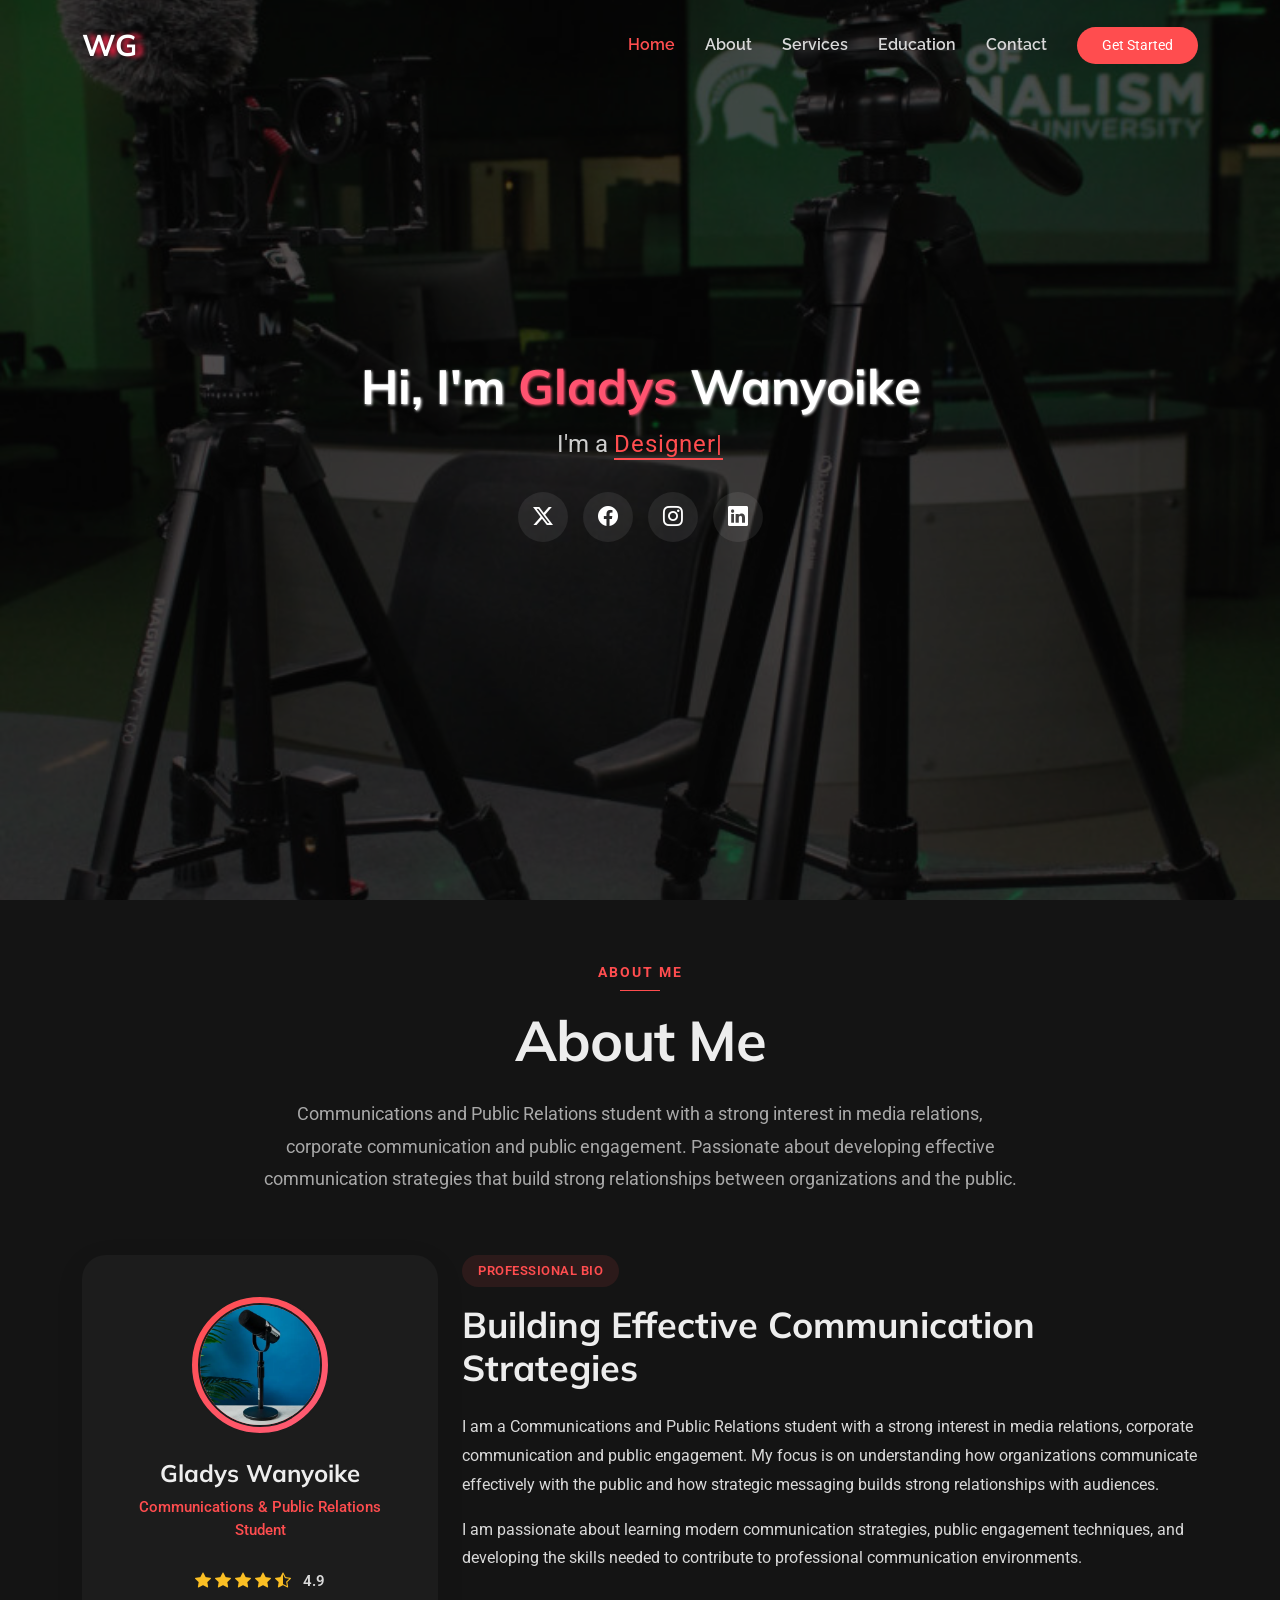
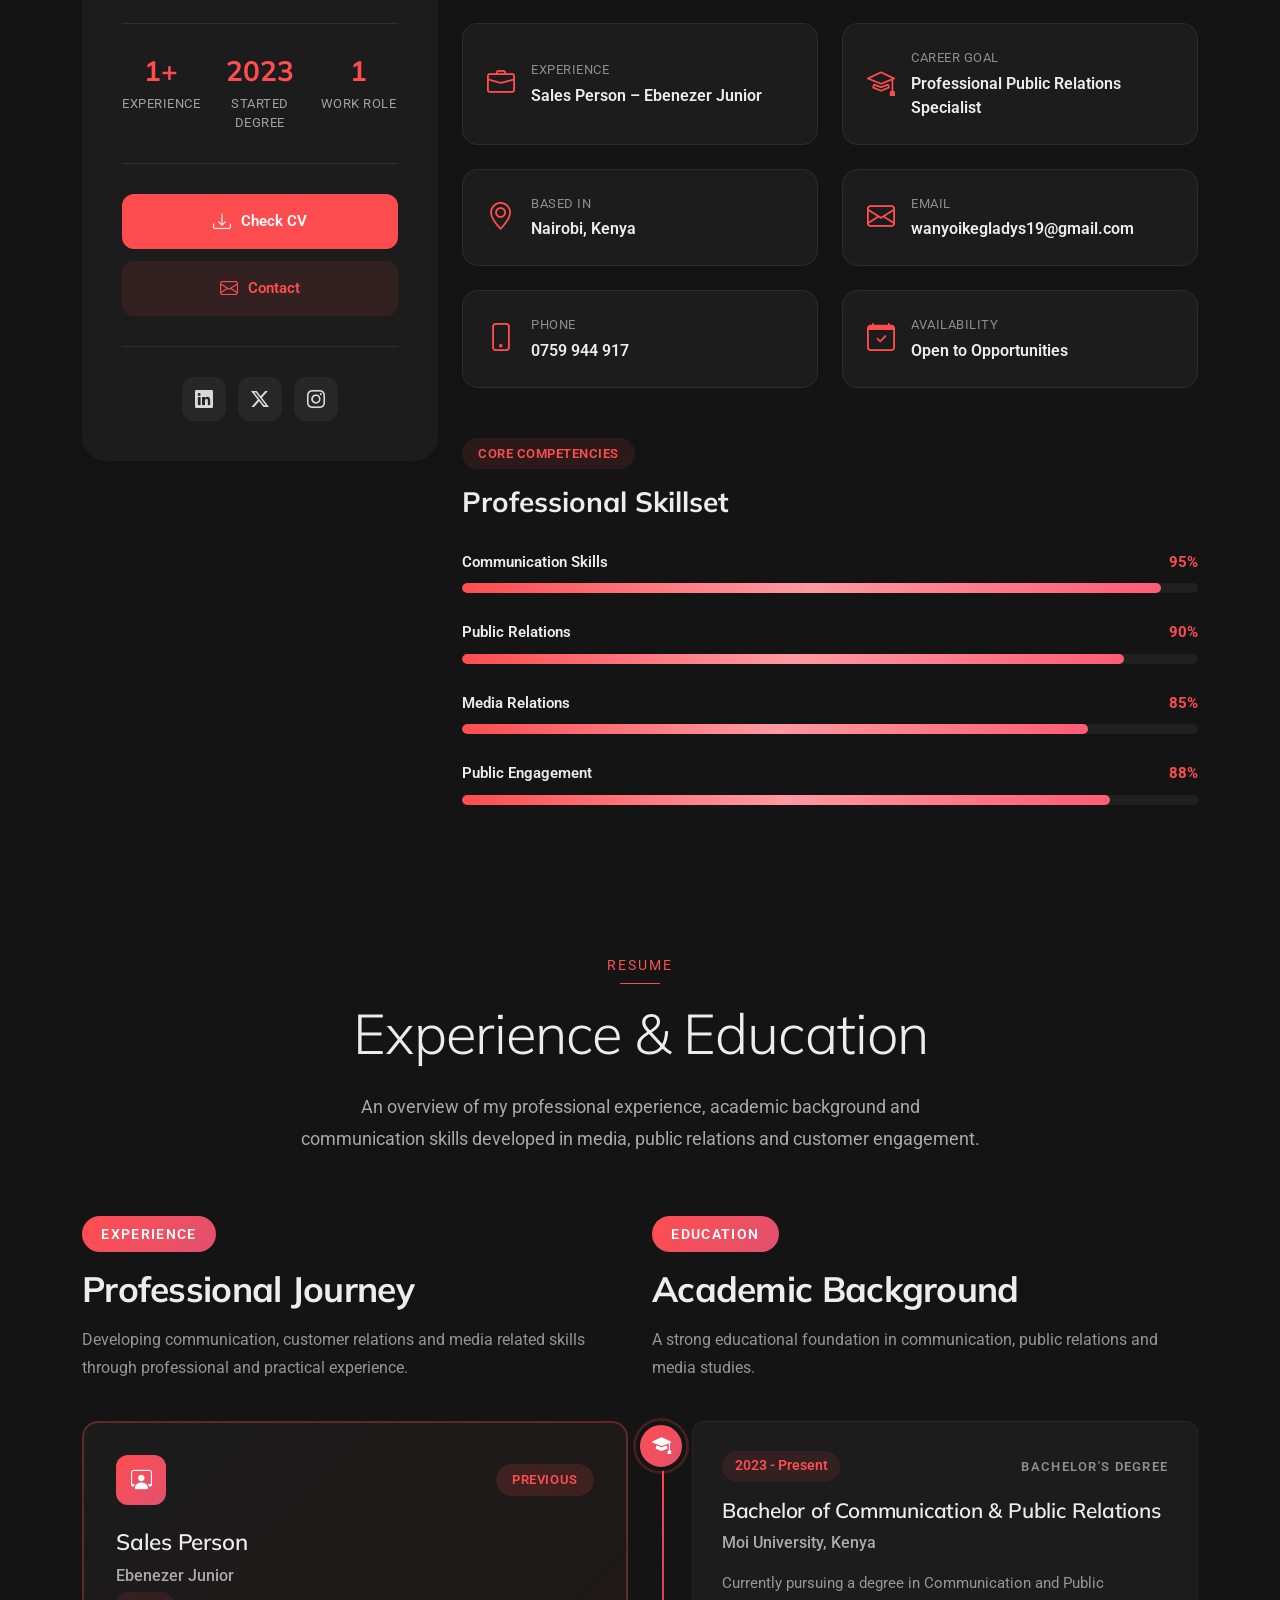
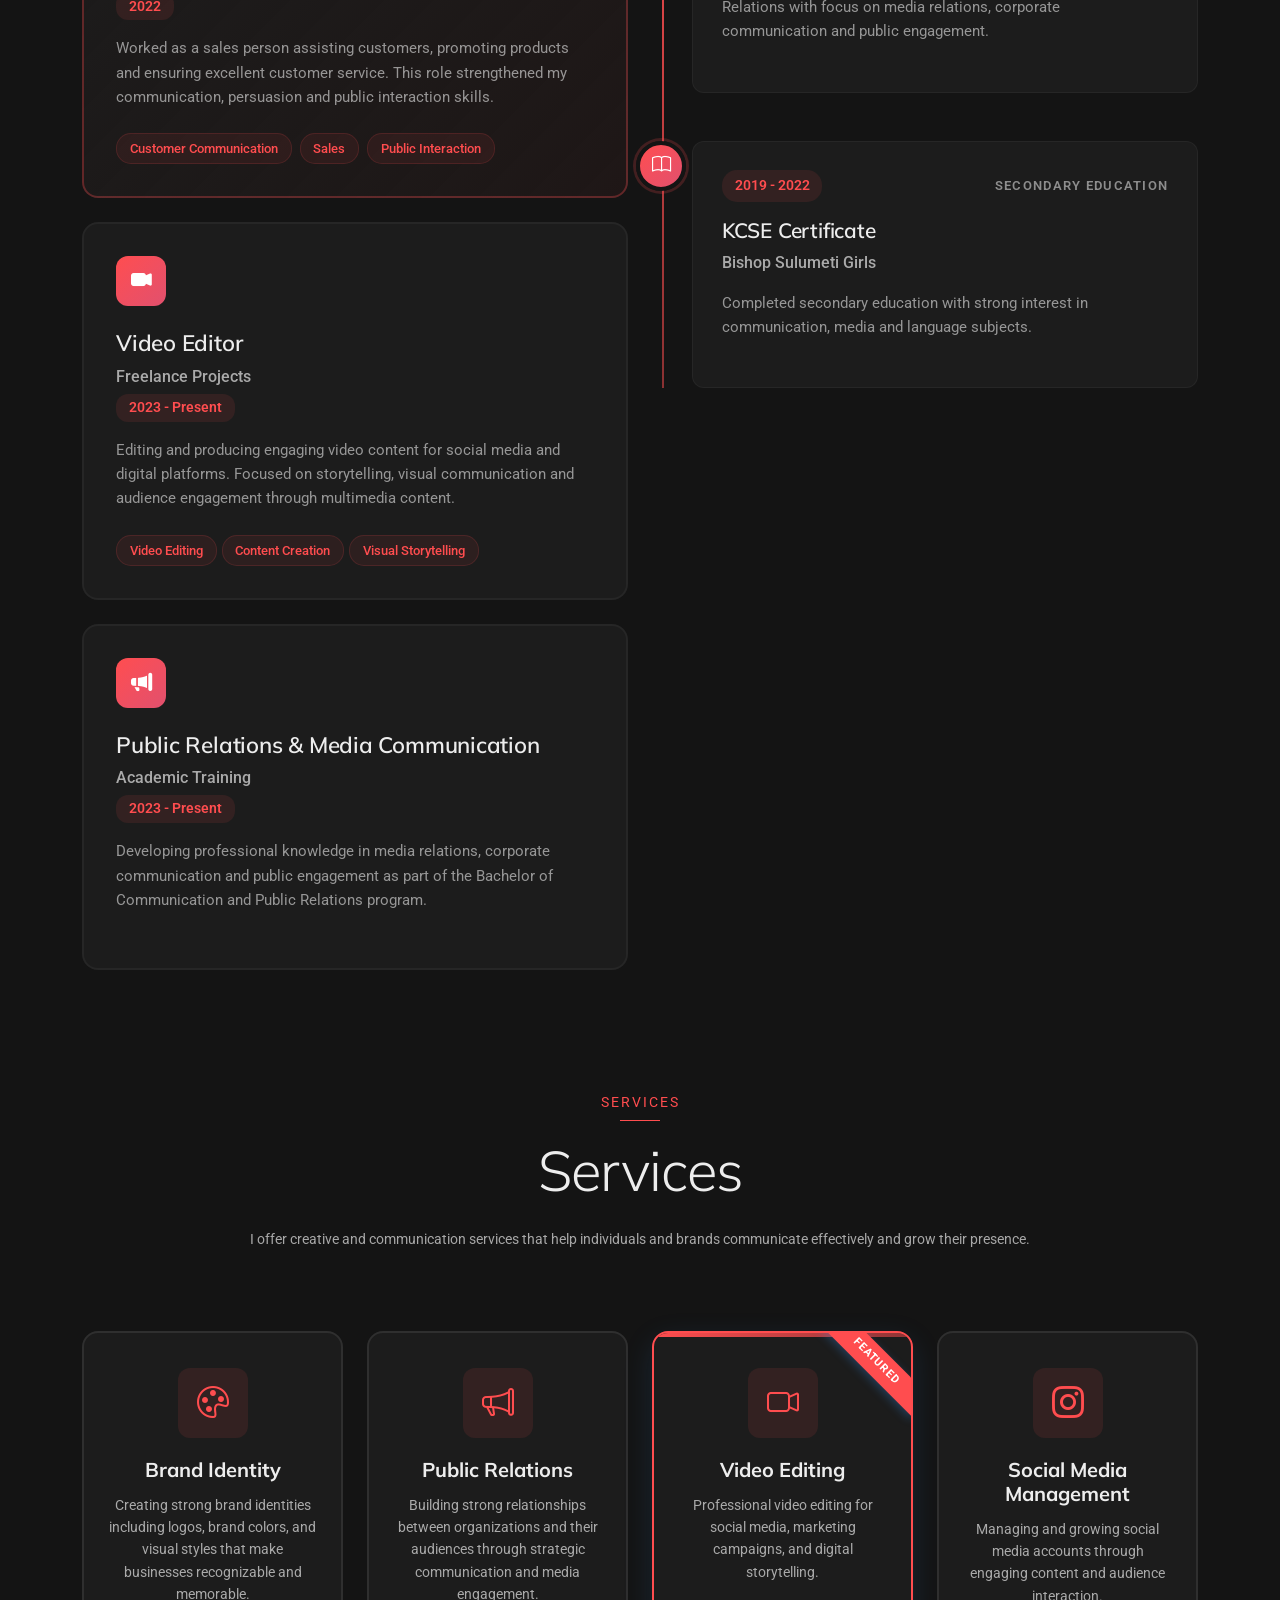
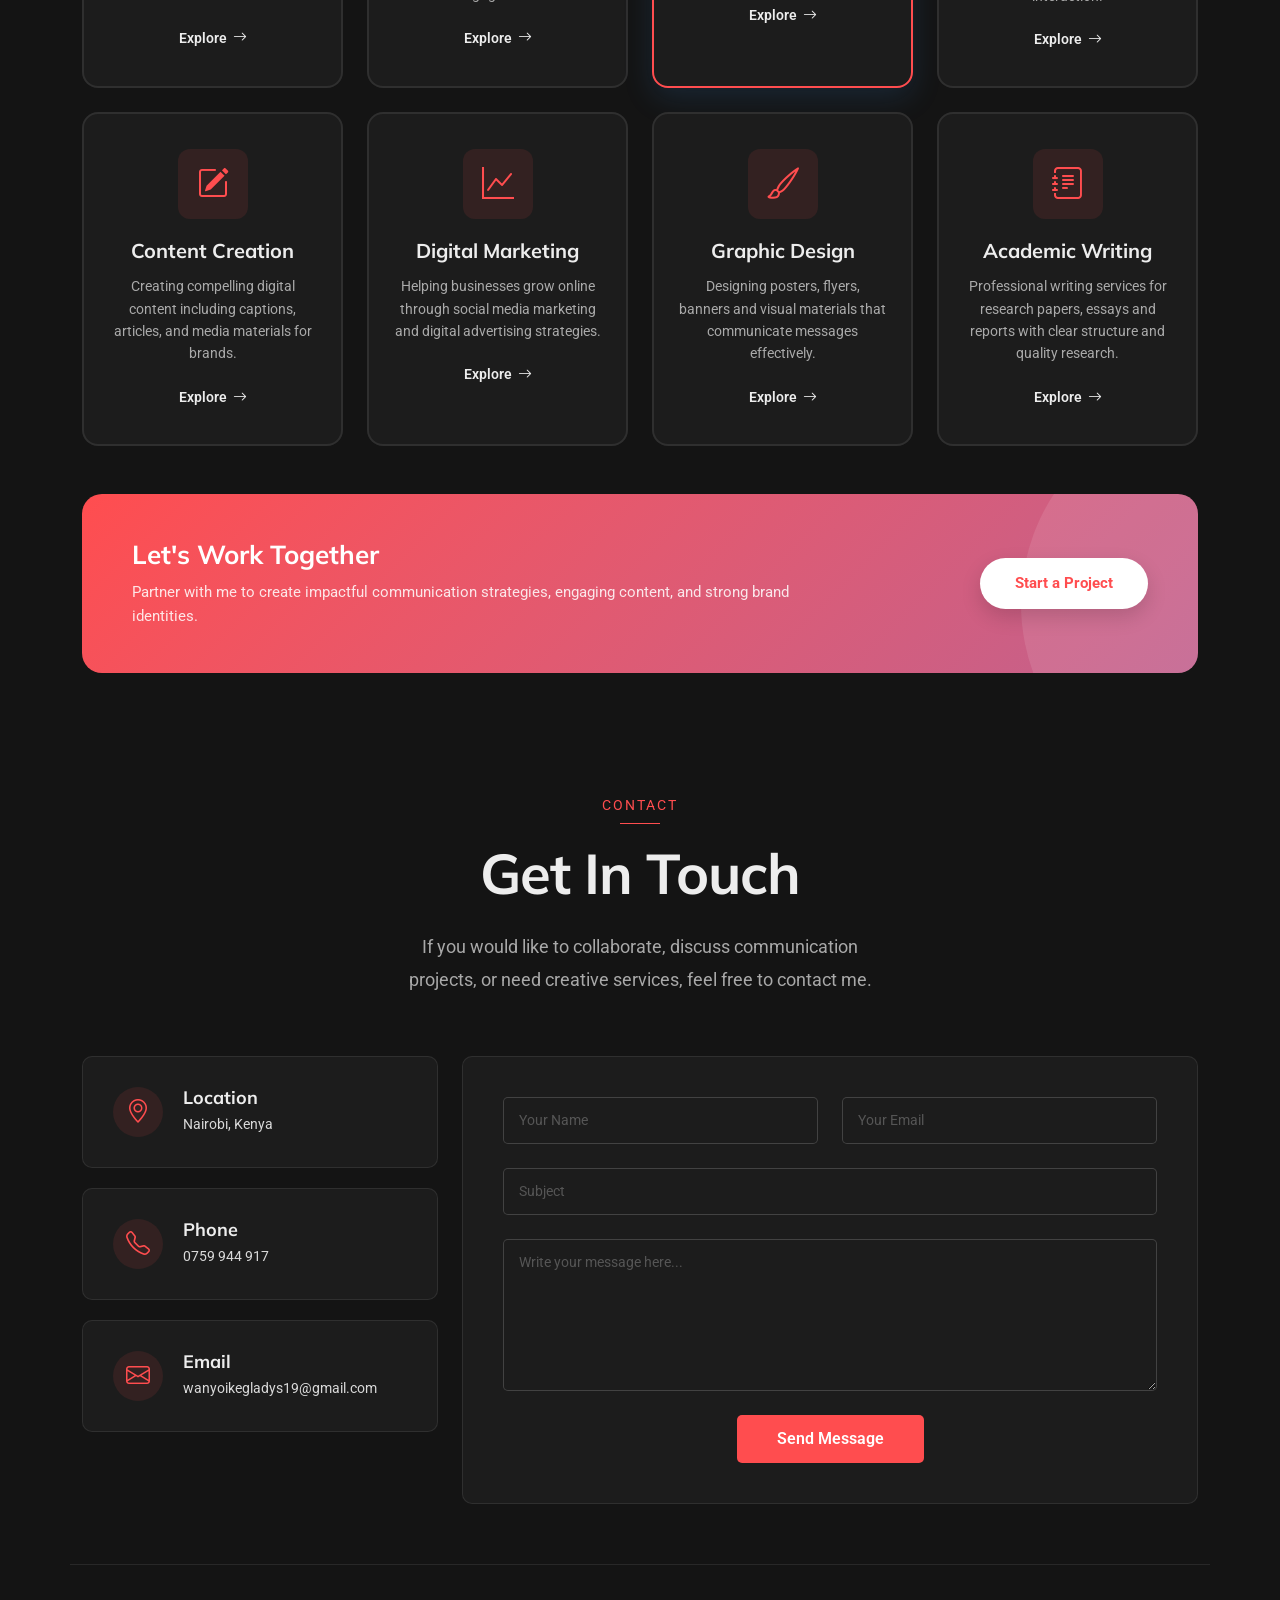
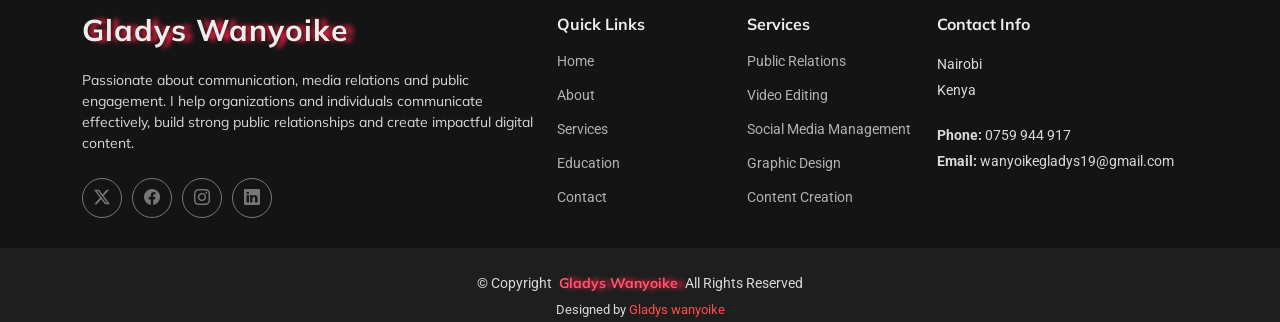
==== commit a94788f5: "version2" ====
--- a/index.html
+++ b/index.html
@@ -147,7 +147,7 @@
               </div>
 
               <div class="profile-actions">
-                <a href="Resume.html" download="Gladys_cv" class="btn-primary"><i class="bi bi-download"></i> Download CV</a>
+                <a href="Resume.html" class="btn-primary"><i class="bi bi-download"></i> Check CV</a>
                 <a href="#contact" class="btn-secondary"><i class="bi bi-envelope"></i> Contact</a>
               </div>
 
